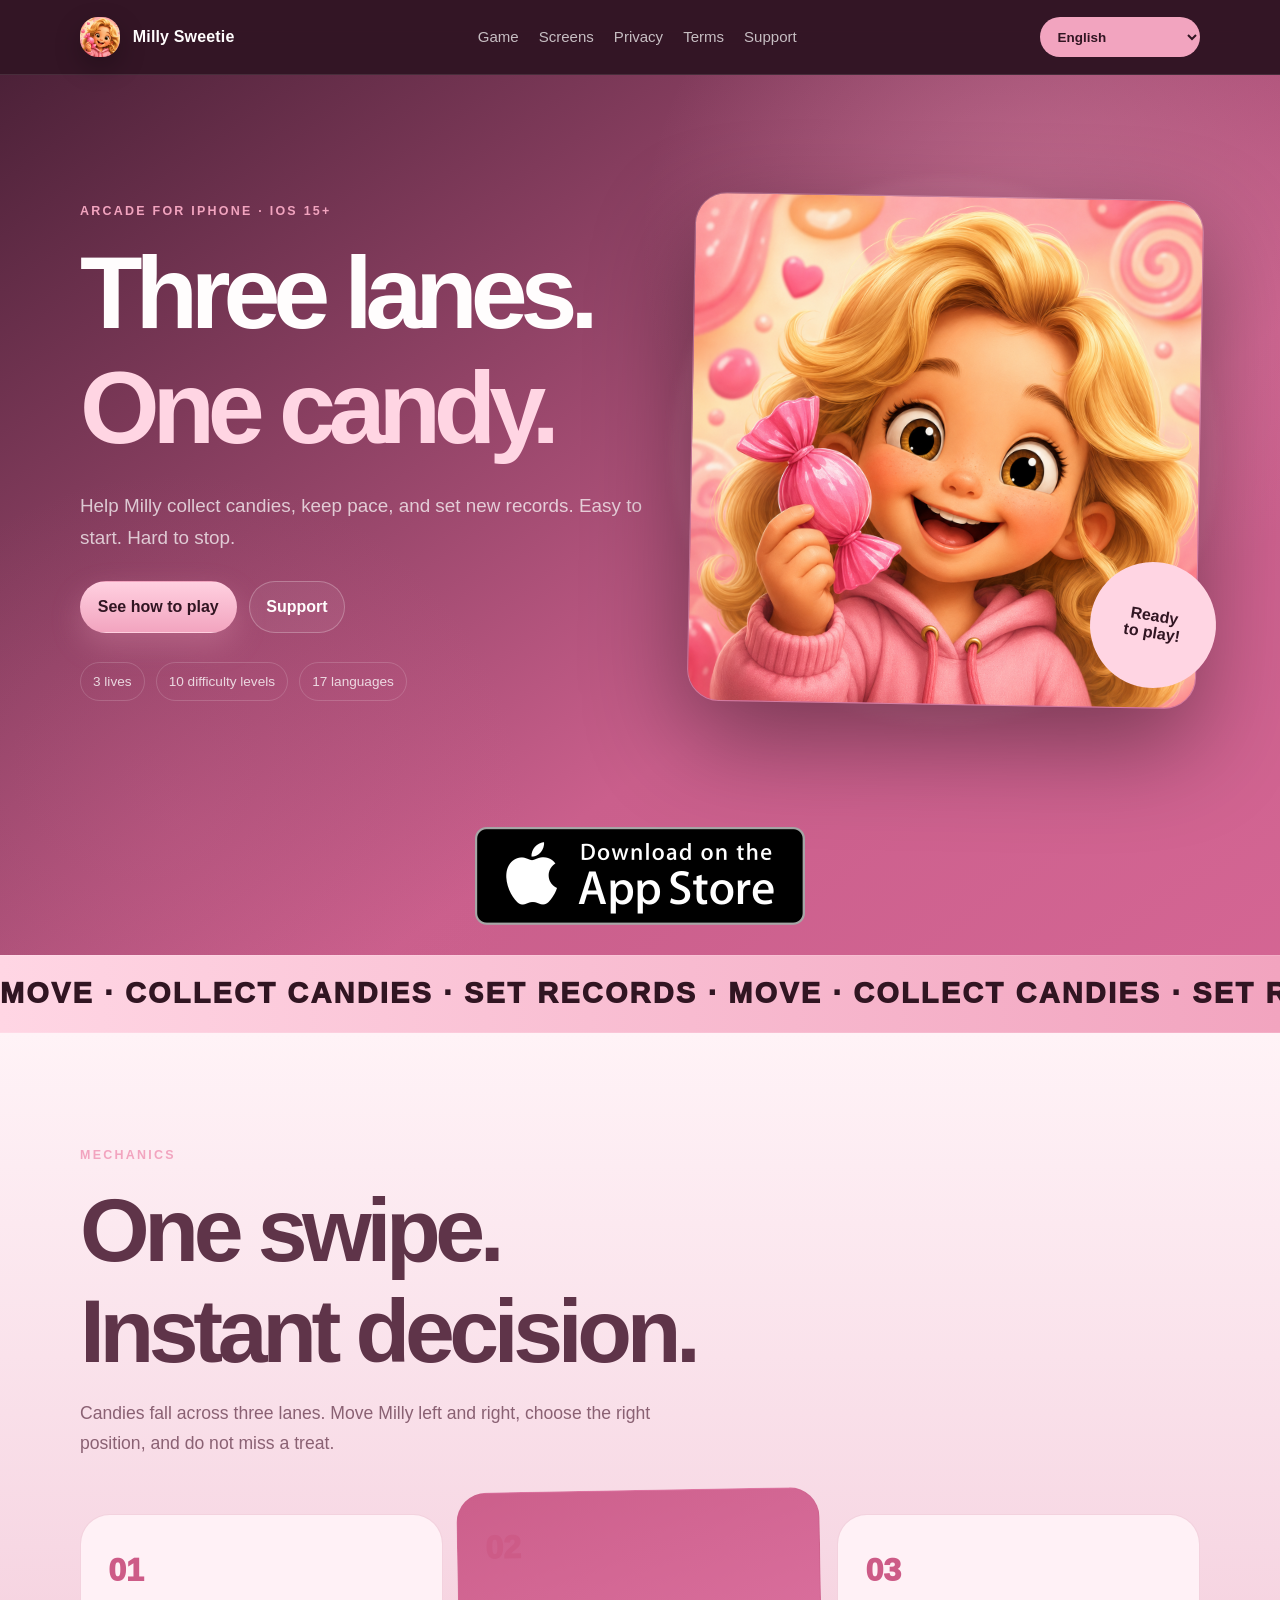
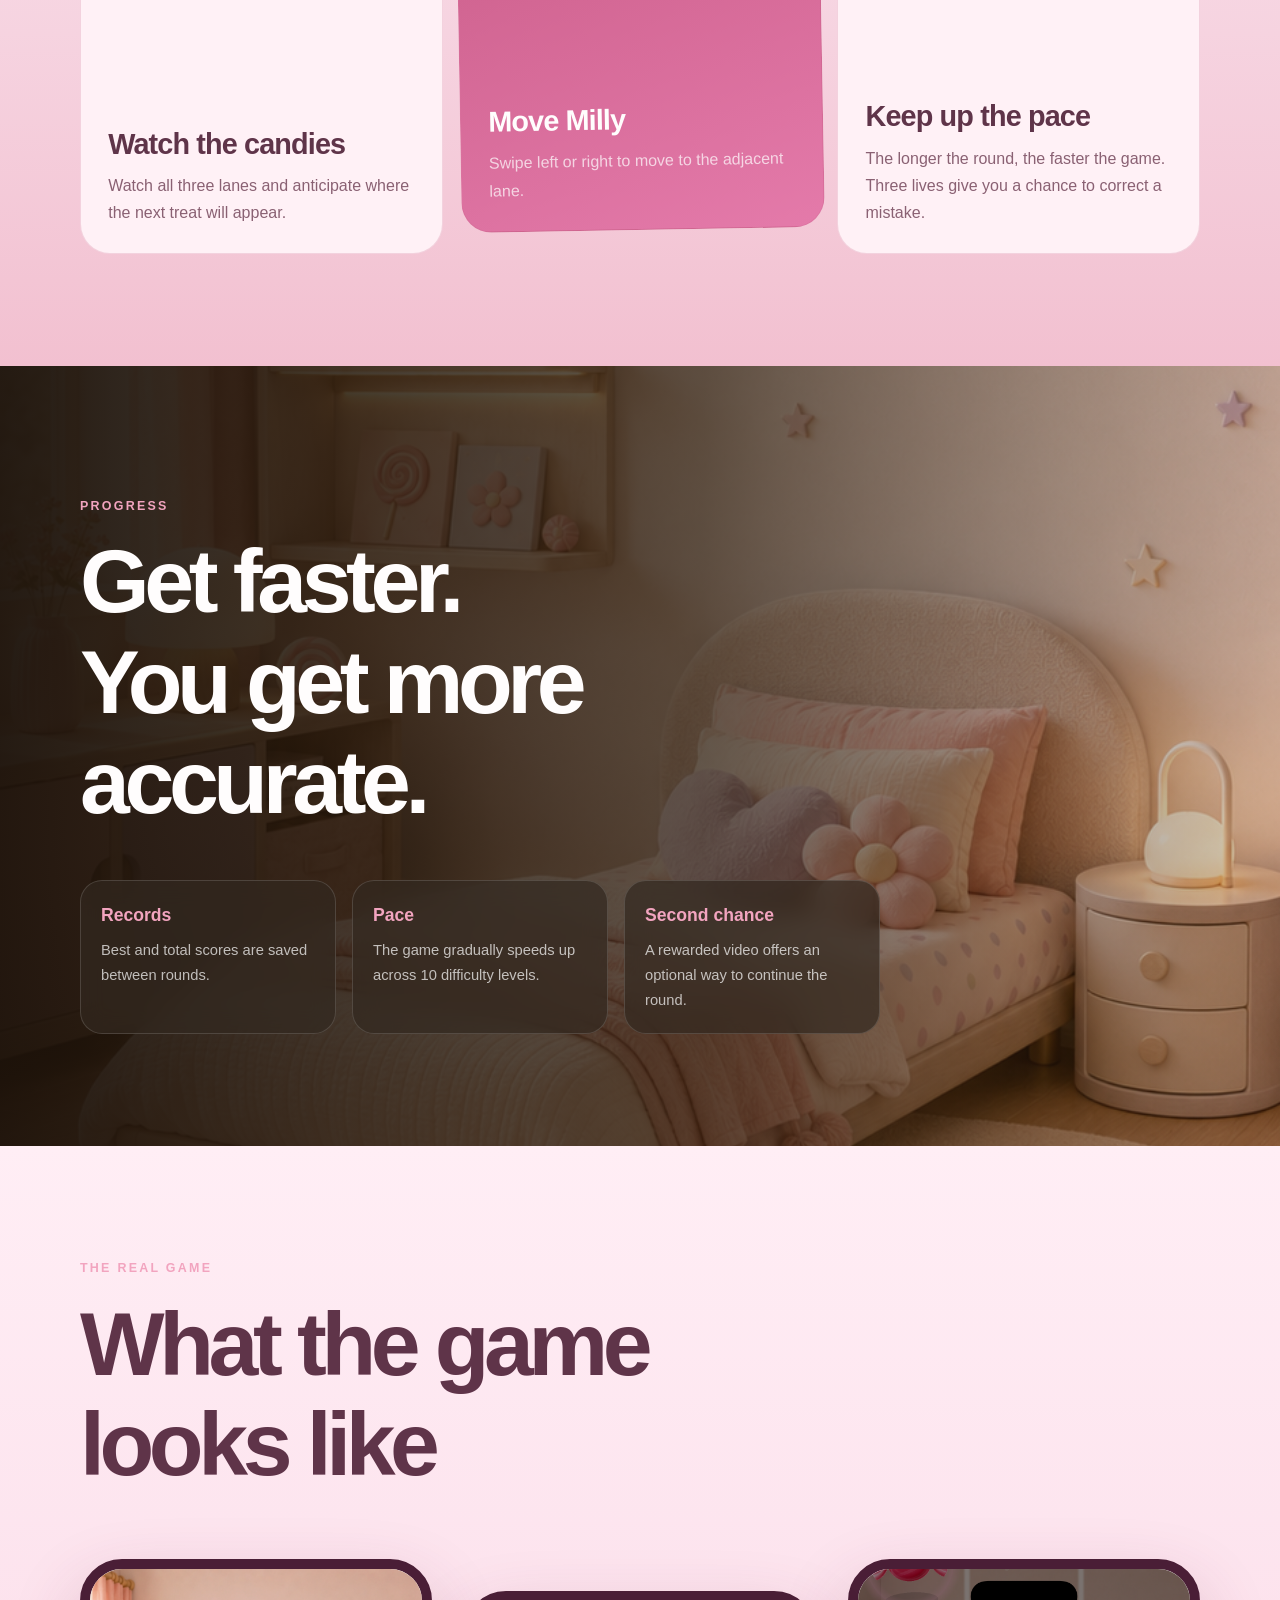
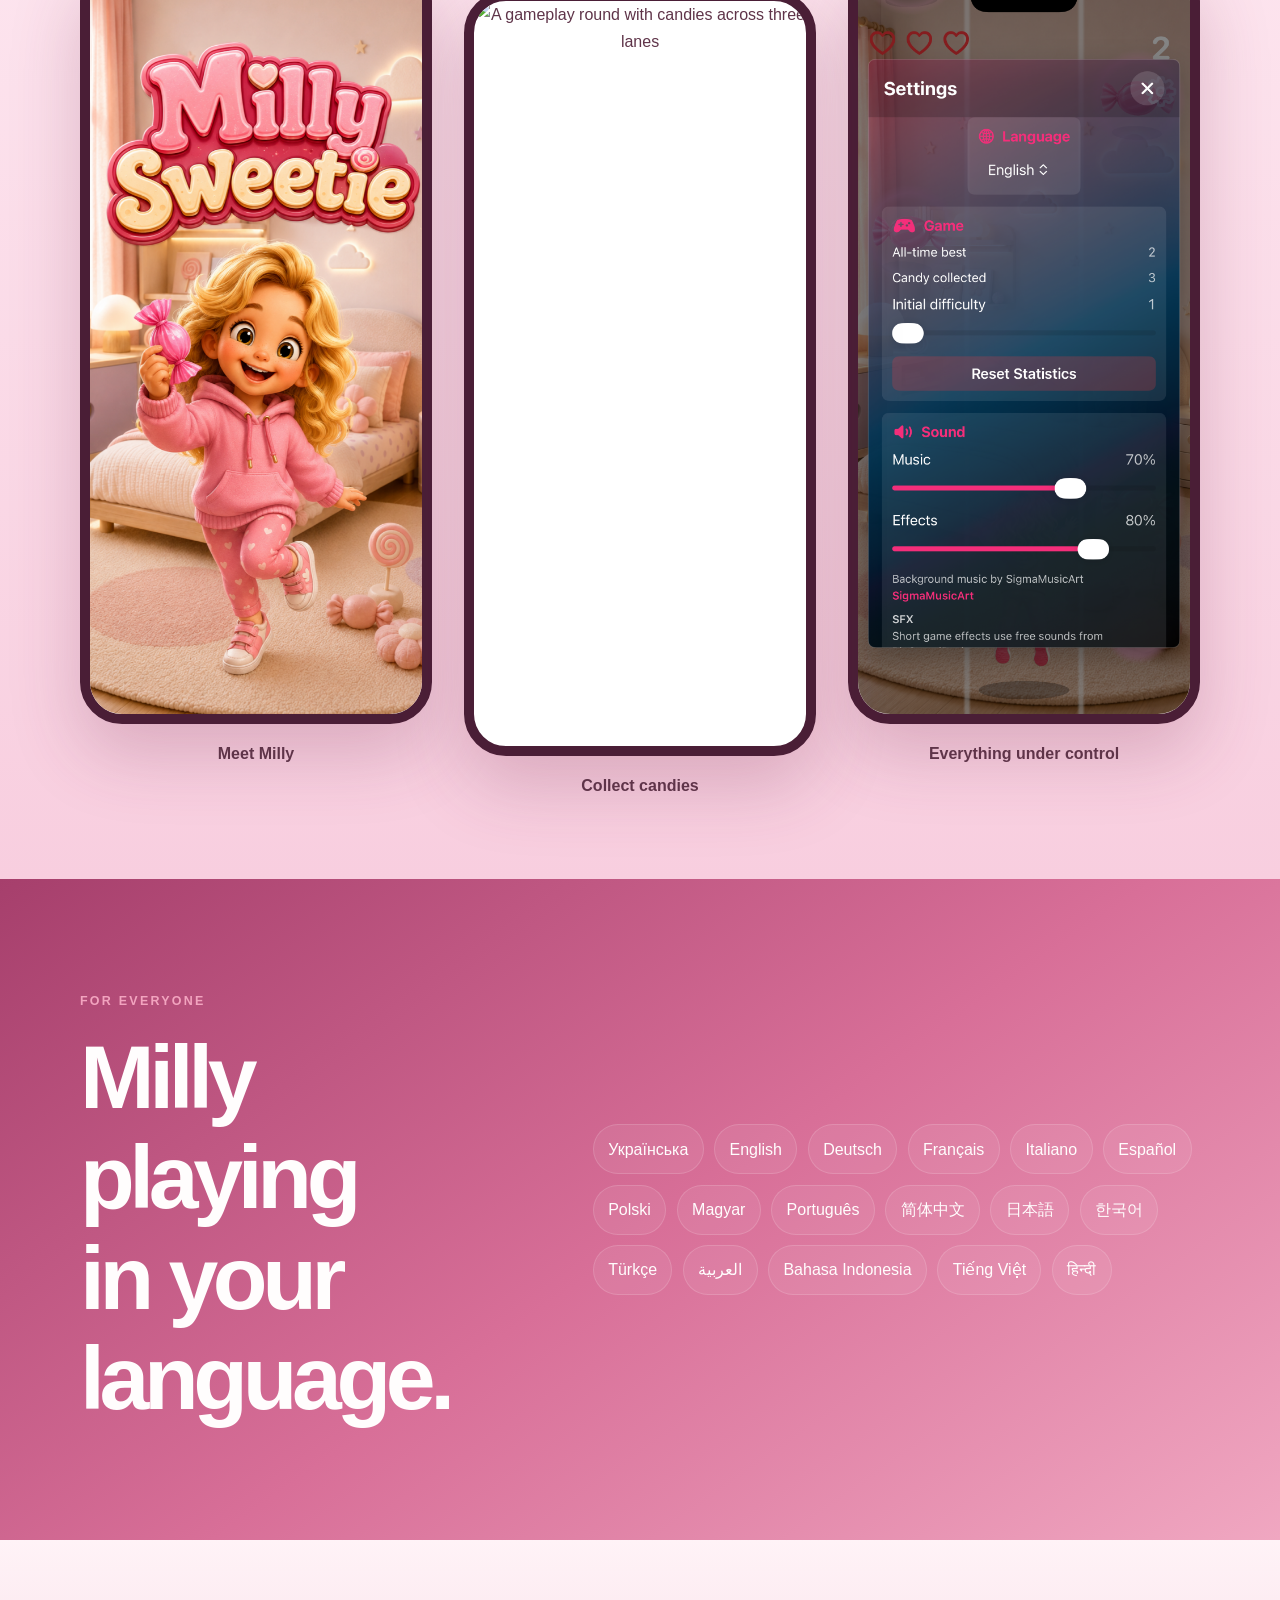
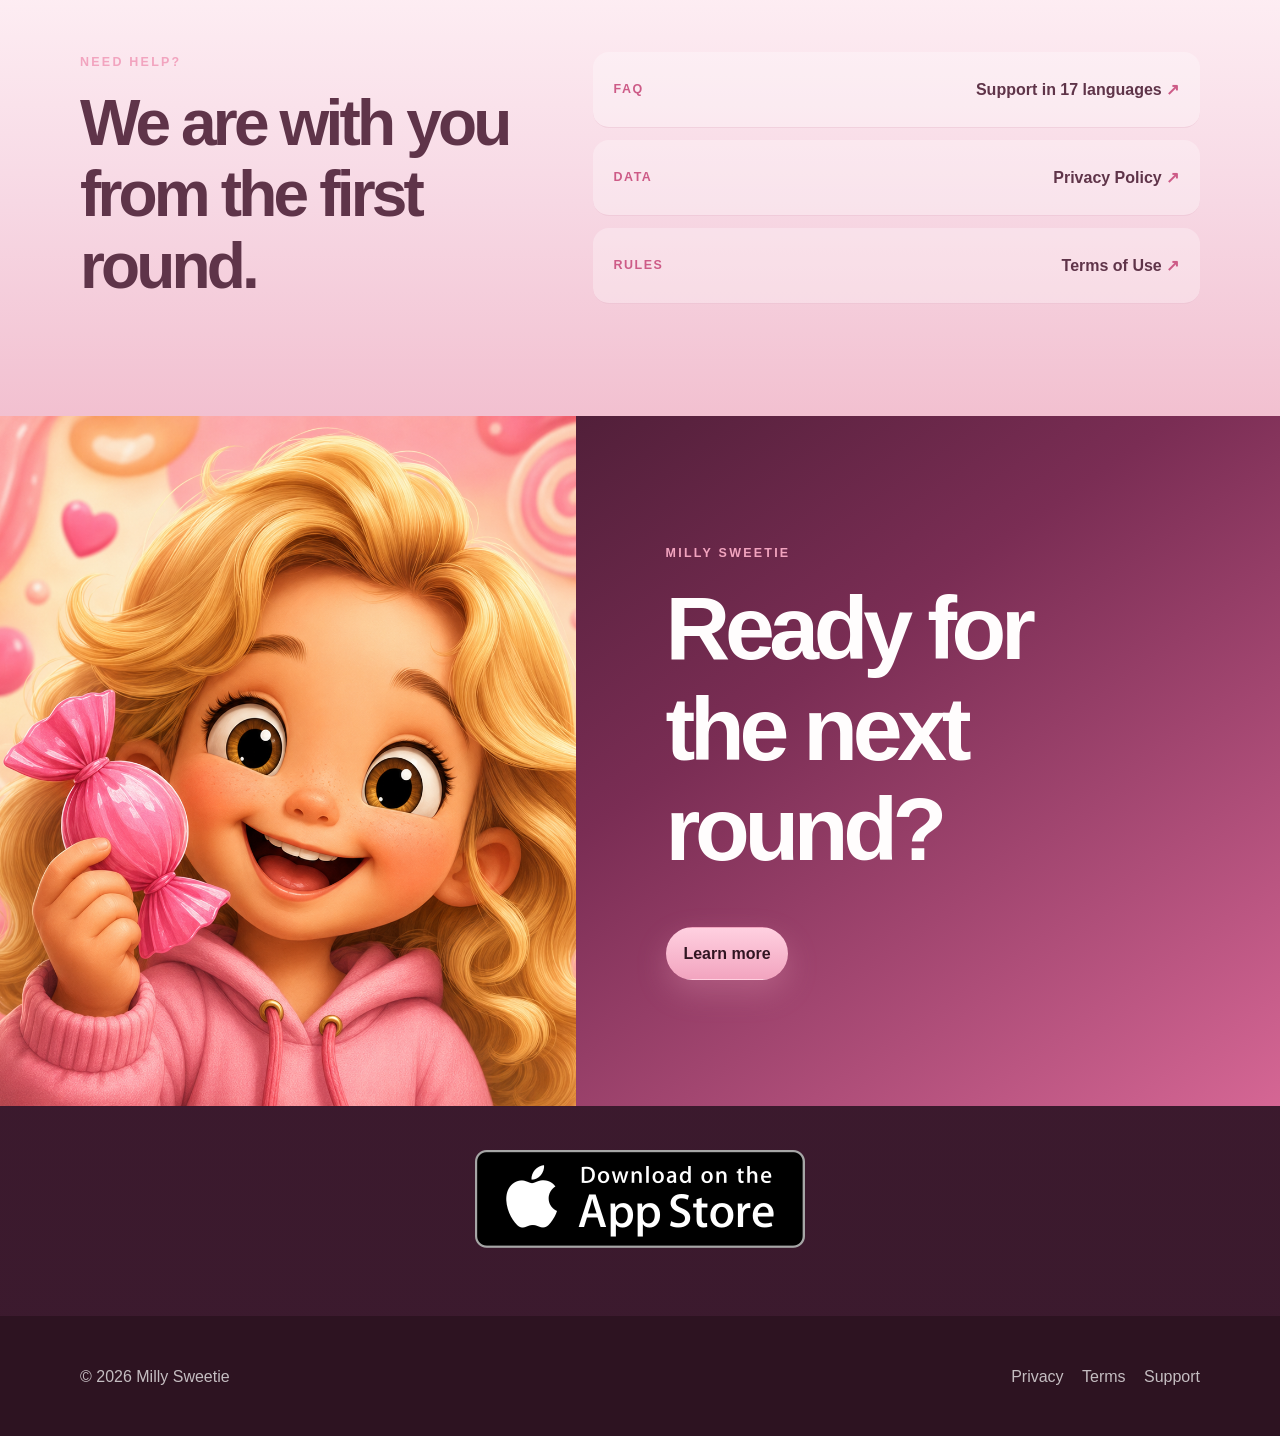
==== index.html @ e96ba925 "Current public site" ====
<!doctype html>
<html lang="uk">
<head>
  <meta charset="utf-8">
  <meta name="viewport" content="width=device-width, initial-scale=1">
  <meta name="theme-color" content="#071621">
  <meta name="description" content="Міллі Світі — аркадна гра для iPhone, де Міллі збирає цукерки на трьох доріжках.">
  <meta property="og:title" content="Міллі Світі — мобільна аркада">
  <meta property="og:description" content="Три доріжки. Солодкі цукерки. Одна дуже спритна Міллі.">
  <meta property="og:image" content="images/millysweetie-logo.png">
  <title>Міллі Світі — мобільна аркада</title>
  <link rel="icon" type="image/png" href="images/millysweetie-icon.png">
  <link rel="apple-touch-icon" href="images/millysweetie-icon.png">
  <link rel="stylesheet" href="site.css?v=20260726-1">
  <script src="page-translations.js?v=20260727-4" defer></script>
  <script src="site-i18n.js?v=20260727-3" defer></script>
  <script src="arcade-compliance.js?v=20260727-4" defer></script>
</head>
<body class="home">
  <a class="skip-link" href="#main">Перейти до вмісту</a>
  <header class="topbar">
    <div class="shell topbar-inner">
      <a class="brand" href="index.html"><img class="brand-logo" src="images/millysweetie-icon.png" alt=""><span>Міллі Світі</span></a>
      <nav class="nav" aria-label="Навігація сайту">
        <a class="nav-link" href="#game">Гра</a>
        <a class="nav-link" href="#screens">Екрани</a>
        <a class="nav-link" href="privacy.html">Конфіденційність</a>
        <a class="nav-link" href="terms.html">Умови</a>
        <a class="nav-link" href="support.html">Підтримка</a>
      </nav>
      <div class="language-control site-language-control" data-language-control>
        <label for="language-select">Мова сайту</label>
        <select id="language-select" data-language-select aria-label="Мова сайту"></select>
      </div>
    </div>
  </header>

  <main id="main">
    <section class="game-hero">
      <div class="shell game-hero-grid">
        <div class="hero-copy">
          <p class="game-kicker">Аркада для iPhone · iOS 15+</p>
          <h1>Три доріжки.<br><em>Одна цукерка.</em></h1>
          <p class="hero-summary">Допоможіть Міллі збирати цукерки, тримати темп і ставити нові рекорди. Просто почати. Неможливо вчасно зупинитися.</p>
          <div class="hero-actions">
            <a class="button primary" href="#game">Дивитися, як грати</a>
            <a class="button ghost" href="support.html">Підтримка</a>
          </div>
          <div class="hero-facts"><span>3 життя</span><span>10 рівнів складності</span><span>17 мов</span></div>
        </div>
        <div class="hero-character">
          <div class="sun-disc"></div>
          <img src="images/millysweetie-logo.png" alt="Іконка Міллі із цукерками">
          <span class="hero-sticker">Готова<br>до гри!</span>
        </div>
      </div>
      <section class="app-store-band app-store-band-top" aria-label="App Store">
        <div class="shell app-store-band-inner">
          <a class="app-store-badge-link" href="https://apps.apple.com/" target="_blank" rel="noreferrer" aria-label="Download on the App Store">
            <img class="app-store-badge" src="images/app-store-badge.png" alt="Download on the App Store">
          </a>
        </div>
      </section>
      <div class="marquee" aria-hidden="true"><div>РУХАЙСЯ · ЗБИРАЙ ЦУКЕРКИ · СТАВ РЕКОРДИ · РУХАЙСЯ · ЗБИРАЙ ЦУКЕРКИ · СТАВ РЕКОРДИ ·</div></div>
    </section>

    <section class="game-section" id="game">
      <div class="shell">
        <div class="section-heading">
          <p class="game-kicker">Механіка</p>
          <h2>Один свайп.<br>Миттєве рішення.</h2>
          <p>Цукерки падають трьома доріжками. Переміщуйте Міллі ліворуч і праворуч, обирайте правильну позицію та не пропускайте смаколик.</p>
        </div>
        <div class="mechanic-grid">
          <article class="mechanic-card"><span>01</span><h3>Стежте за цукерками</h3><p>Тримайте в полі зору всі три доріжки й визначайте, де з’явиться наступний смаколик.</p></article>
          <article class="mechanic-card featured"><span>02</span><h3>Рухайте Міллі</h3><p>Проведіть пальцем ліворуч або праворуч, щоб перейти на сусідню доріжку.</p></article>
          <article class="mechanic-card"><span>03</span><h3>Тримайте темп</h3><p>Що довше триває раунд, то швидша гра. Три життя дають шанс виправити помилку.</p></article>
        </div>
      </div>
    </section>

    <section class="battle-section">
      <div class="battle-backdrop" role="img" aria-label="Затишна ігрова кімната з ліжком і розкиданими іграшками"></div>
      <div class="shell battle-copy">
        <p class="game-kicker">Прогрес</p>
        <h2>Стає швидше.<br>Ви стаєте точнішими.</h2>
        <div class="battle-points">
          <div><strong>Рекорди</strong><span>Найкращий і загальний рахунок зберігаються між раундами.</span></div>
          <div><strong>Темп</strong><span>Гра поступово прискорюється протягом 10 рівнів складності.</span></div>
          <div><strong>Другий шанс</strong><span>Винагороджуване відео дозволяє добровільно продовжити раунд.</span></div>
        </div>
      </div>
    </section>

    <section class="game-section screens-section" id="screens">
      <div class="shell">
        <div class="section-heading wide">
          <div><p class="game-kicker">Справжня гра</p><h2>Як виглядає гра</h2></div>
          <p>Міллі, смачні цукерки, три доріжки та зручні налаштування — саме так Міллі Світі виглядає на iPhone.</p>
        </div>
        <div class="phone-gallery" aria-label="Скриншоти Міллі Світі">
          <figure class="phone phone-tall"><div class="phone-screen"><img src="images/screenshot-splash.png" alt="Сплеш-екран Міллі Світі" loading="lazy"></div><figcaption>Знайомство з Міллі</figcaption></figure>
          <figure class="phone phone-center"><div class="phone-screen"><img src="images/screenshot-gameplay.png?v=20260727-3" alt="Ігровий раунд із цукерками на трьох доріжках" loading="lazy"></div><figcaption>Збирайте цукерки</figcaption></figure>
          <figure class="phone phone-tall"><div class="phone-screen"><img src="images/screenshot-settings.png?v=20260727-3" alt="" loading="lazy"></div><figcaption>Усе під контролем</figcaption></figure>
        </div>
      </div>
    </section>

    <section class="languages-band">
      <div class="shell languages-grid">
        <div><p class="game-kicker">Для всіх</p><h2>Міллі грає<br>вашою мовою.</h2></div>
        <div class="language-cloud" aria-label="Підтримувані мови">
          <span>Українська</span><span>English</span><span>Deutsch</span><span>Français</span><span>Italiano</span><span>Español</span><span>Polski</span><span>Magyar</span><span>Português</span><span>简体中文</span><span>日本語</span><span>한국어</span><span>Türkçe</span><span>العربية</span><span>Bahasa Indonesia</span><span>Tiếng Việt</span><span>हिन्दी</span>
        </div>
      </div>
    </section>

    <section class="game-section support-strip">
      <div class="shell support-strip-grid">
        <div><p class="game-kicker">Потрібна допомога?</p><h2>Ми поруч із першого раунду.</h2></div>
        <div class="support-links">
          <a href="support.html"><span>FAQ</span><strong>Підтримка 17 мовами</strong></a>
          <a href="privacy.html"><span>Дані</span><strong>Політика конфіденційності</strong></a>
          <a href="terms.html"><span>Правила</span><strong>Умови використання</strong></a>
        </div>
      </div>
    </section>

    <section class="final-game-cta">
      <img src="images/millysweetie-logo.png" alt="" aria-hidden="true">
      <div><p class="game-kicker">Міллі Світі</p><h2>Готові до<br>наступного раунду?</h2><a class="button primary" href="support.html">Дізнатися більше</a></div>
    </section>

    <section class="app-store-band app-store-band-bottom" aria-label="App Store">
      <div class="shell app-store-band-inner">
        <a class="app-store-badge-link" href="https://apps.apple.com/" target="_blank" rel="noreferrer" aria-label="Download on the App Store">
          <img class="app-store-badge" src="images/app-store-badge.png" alt="Download on the App Store">
        </a>
      </div>
    </section>
  </main>

  <footer class="footer"><div class="shell footer-inner"><span>© 2026 Міллі Світі</span><div class="footer-links"><a href="privacy.html">Конфіденційність</a><a href="terms.html">Умови</a><a href="support.html">Підтримка</a></div></div></footer>
</body>
</html>
---- site.css ----
:root {
  --ink: #311522;
  --navy: #6d294a;
  --blue: #d56694;
  --blue-light: #f6bfd2;
  --paper: #f7d8e4;
  --paper-2: #fff1f6;
  --text: #5f3449;
  --muted: #8a6173;
  --line: rgba(201, 99, 139, 0.22);
  --yellow: #f2a4bf;
  --orange: #cd5b87;
  --teal: #ea7faa;
  --sand: #d47a9f;
  --white: #fffdfd;
  --max: 1120px;
  --reading: 790px;
  --shadow: 0 24px 70px rgba(122, 45, 79, 0.18);
}

* {
  box-sizing: border-box;
}

html {
  scroll-behavior: smooth;
}

body {
  margin: 0;
  color: var(--text);
  background:
    radial-gradient(circle at 14% 14%, rgba(242, 164, 191, 0.24), transparent 20rem),
    radial-gradient(circle at 86% 20%, rgba(214, 102, 148, 0.16), transparent 26rem),
    radial-gradient(circle at 50% 92%, rgba(205, 91, 135, 0.12), transparent 30rem),
    linear-gradient(180deg, #fff7fa 0%, var(--paper) 54%, #f0bfd0 100%);
  font-family: "Avenir Next", "Trebuchet MS", "Segoe UI", sans-serif;
  line-height: 1.7;
  text-rendering: optimizeLegibility;
  -webkit-font-smoothing: antialiased;
}

a {
  color: inherit;
  text-decoration: none;
}

a:not(.brand):not(.nav-link):not(.button):not(.page-card) {
  text-decoration-color: rgba(201, 99, 139, 0.42);
  text-underline-offset: 0.18em;
}

.shell {
  width: min(var(--max), calc(100% - 32px));
  margin-inline: auto;
}

.skip-link {
  position: fixed;
  top: 12px;
  left: 12px;
  z-index: 100;
  padding: 0.65rem 0.9rem;
  border-radius: 999px;
  color: var(--white);
  background: var(--ink);
  transform: translateY(-180%);
}

.skip-link:focus {
  transform: none;
}

.topbar {
  position: sticky;
  top: 0;
  z-index: 50;
  border-bottom: 1px solid rgba(255, 255, 255, 0.1);
  color: var(--white);
  background: rgba(49, 21, 34, 0.92);
  backdrop-filter: blur(22px) saturate(140%);
}

.topbar-inner {
  min-height: 74px;
  display: flex;
  align-items: center;
  justify-content: space-between;
  gap: 1.5rem;
}

.brand {
  display: inline-flex;
  align-items: center;
  gap: 0.8rem;
  font-weight: 800;
  letter-spacing: 0.01em;
}

.brand-logo {
  width: 2.5rem;
  height: 2.5rem;
  display: block;
  object-fit: cover;
  border-radius: 18px;
  box-shadow: 0 10px 26px rgba(0, 0, 0, 0.28);
}

.nav {
  display: flex;
  align-items: center;
  gap: 1.25rem;
}

.nav-link {
  color: rgba(255, 255, 255, 0.72);
  font-size: 0.94rem;
  transition: color 160ms ease;
}

.nav-link:hover,
.nav-link[aria-current="page"] {
  color: var(--yellow);
}

.nav-link.button {
  padding: 0.62rem 0.92rem;
  color: var(--ink);
  background: var(--yellow);
  border-radius: 999px;
  font-weight: 800;
}

.legal-hero {
  position: relative;
  overflow: hidden;
  color: var(--white);
  background:
    radial-gradient(circle at 82% 15%, rgba(242, 164, 191, 0.34), transparent 20rem),
    radial-gradient(circle at 12% 88%, rgba(214, 102, 148, 0.24), transparent 24rem),
    linear-gradient(145deg, #6b2a49, #a84d75 58%, var(--blue));
}

.legal-hero::after {
  content: "";
  position: absolute;
  right: 7%;
  bottom: -5.5rem;
  width: 17rem;
  height: 17rem;
  border: 2.8rem dotted rgba(255, 255, 255, 0.08);
  border-radius: 50%;
  transform: rotate(17deg);
}

.legal-hero-inner {
  position: relative;
  z-index: 1;
  min-height: 400px;
  display: grid;
  align-content: center;
  padding-block: 5.5rem;
}

.legal-hero-inner > * {
  min-width: 0;
}

.legal-hero h1 {
  overflow-wrap: normal;
  word-break: normal;
  hyphens: none;
}

.language-control {
  width: 364px;
  max-width: 100%;
  display: grid;
  grid-template-columns: auto minmax(180px, 1fr);
  align-items: center;
  gap: 0.75rem;
  margin-bottom: 1.5rem;
  padding: 0.45rem 0.5rem 0.45rem 0.85rem;
  border: 1px solid rgba(255, 255, 255, 0.18);
  border-radius: 999px;
  color: rgba(255, 255, 255, 0.75);
  background: rgba(255, 255, 255, 0.07);
  font-size: 0.84rem;
  font-weight: 700;
}

.language-control select {
  width: 100%;
  min-width: 0;
  min-height: 38px;
  padding: 0 2.2rem 0 0.85rem;
  border: 0;
  border-radius: 999px;
  color: var(--ink);
  background: var(--yellow);
  font: inherit;
  font-weight: 800;
  cursor: pointer;
}

[dir="rtl"] .language-control select {
  padding: 0 0.85rem 0 2.2rem;
}

.topbar .language-control {
  flex: 0 0 auto;
  width: auto;
  max-width: none;
  grid-template-columns: 1fr;
  gap: 0;
  margin: 0;
  padding: 0;
  border: 0;
  background: transparent;
}

.topbar .language-control label {
  position: absolute;
  width: 1px;
  height: 1px;
  overflow: hidden;
  clip: rect(0 0 0 0);
  white-space: nowrap;
}

.topbar .language-control select {
  width: 160px;
  min-height: 40px;
  max-width: 180px;
}

.kicker {
  margin: 0 0 0.8rem;
  color: var(--yellow);
  font-size: 0.78rem;
  font-weight: 800;
  letter-spacing: 0.16em;
  text-transform: uppercase;
}

h1,
h2,
h3 {
  line-height: 1.12;
  letter-spacing: -0.03em;
}

h1 {
  max-width: 820px;
  margin: 0;
  font-size: clamp(2.9rem, 7vw, 6.4rem);
}

.legal-hero .lead {
  max-width: 700px;
  margin: 1.25rem 0 0;
  color: rgba(255, 255, 255, 0.74);
  font-size: clamp(1.05rem, 2vw, 1.3rem);
}

.hero-actions {
  display: flex;
  flex-wrap: wrap;
  gap: 0.75rem;
  margin-top: 1.7rem;
}

.button {
  display: inline-flex;
  align-items: center;
  justify-content: center;
  min-height: 48px;
  padding: 0.72rem 1.05rem;
  border: 1px solid transparent;
  border-radius: 999px;
  font-weight: 800;
}

.button.primary {
  color: var(--ink);
  background: linear-gradient(180deg, #ffd0e0, #f2a4bf);
  box-shadow: 0 12px 30px rgba(242, 164, 191, 0.28);
}

.button.ghost {
  color: var(--white);
  border-color: rgba(255, 255, 255, 0.25);
  background: rgba(255, 255, 255, 0.06);
}

.app-store-band {
  width: 100%;
}

.app-store-band-top {
  padding: 2rem 0 1.85rem;
}

.app-store-band-bottom {
  padding: 2.75rem 0 4.25rem;
}

.app-store-band-inner {
  display: flex;
  justify-content: center;
}

.app-store-badge-link {
  display: inline-block;
}

.app-store-badge {
  display: block;
  width: min(330px, 82vw);
  height: auto;
}

.content-wrap {
  display: grid;
  grid-template-columns: minmax(0, var(--reading)) 220px;
  gap: 4rem;
  align-items: start;
  padding-block: 5rem;
}

.document h2,
.support-section h2 {
  margin: 3.4rem 0 1rem;
  font-size: clamp(1.75rem, 4vw, 2.55rem);
}

.document h2:first-child {
  margin-top: 0;
}

.document h3 {
  margin: 2.2rem 0 0.7rem;
  font-size: 1.2rem;
}

.document p,
.document li {
  color: #6a4058;
}

.document a,
.faq a {
  text-decoration: underline;
  text-decoration-thickness: 1px;
}

.document ul {
  padding-left: 1.25rem;
}

.document li + li {
  margin-top: 0.5rem;
}

.summary {
  padding: 1.4rem;
  border: 1px solid rgba(201, 99, 139, 0.26);
  border-radius: 22px;
  background: rgba(242, 164, 191, 0.18);
}

.summary strong {
  display: block;
  margin-bottom: 0.35rem;
  color: var(--text);
}

.toc {
  position: sticky;
  top: 104px;
  padding: 1.25rem;
  border: 1px solid var(--line);
  border-radius: 20px;
  background: rgba(255, 241, 246, 0.92);
}

.toc strong {
  display: block;
  margin-bottom: 0.65rem;
}

.toc a {
  display: block;
  padding: 0.32rem 0;
  color: var(--muted);
  font-size: 0.9rem;
}

.toc a:hover {
  color: var(--text);
}

.support-main {
  padding-block: 5rem;
}

.support-intro {
  display: grid;
  grid-template-columns: repeat(3, 1fr);
  gap: 1rem;
}

.stat-card {
  min-height: 232px;
  padding: 1.4rem;
  border: 1px solid var(--line);
  border-radius: 24px;
  background: rgba(255, 255, 255, 0.58);
}

.stat-card span {
  display: block;
  margin-bottom: 1rem;
  color: var(--orange);
  font-size: 1.75rem;
  font-weight: 900;
}

.stat-card strong {
  display: block;
  font-size: 1.1rem;
}

.stat-card p {
  margin: 0.35rem 0 0;
  color: var(--muted);
}

.support-section {
  max-width: 900px;
  margin-inline: auto;
}

.faq {
  display: grid;
  gap: 0.7rem;
}

.faq details {
  border: 1px solid var(--line);
  border-radius: 18px;
  background: rgba(255, 255, 255, 0.56);
  overflow: hidden;
}

.faq details[open] {
  background: var(--white);
  box-shadow: 0 14px 36px rgba(122, 45, 79, 0.1);
}

.faq summary {
  position: relative;
  padding: 1.05rem 3.2rem 1.05rem 1.15rem;
  cursor: pointer;
  list-style: none;
  font-weight: 800;
}

.faq summary::-webkit-details-marker {
  display: none;
}

.faq summary::after {
  content: "+";
  position: absolute;
  top: 50%;
  right: 1.15rem;
  width: 1.65rem;
  height: 1.65rem;
  display: grid;
  place-items: center;
  border-radius: 50%;
  color: var(--ink);
  background: var(--yellow);
  transform: translateY(-50%);
}

.faq details[open] summary::after {
  content: "−";
}

.faq-answer {
  padding: 0 1.15rem 1.15rem;
  color: #6a4058;
}

.faq-answer p {
  margin: 0;
}

.link-grid {
  display: grid;
  grid-template-columns: repeat(2, 1fr);
  gap: 1rem;
  margin-top: 4rem;
}

.page-card {
  position: relative;
  min-height: 170px;
  padding: 1.35rem;
  border-radius: 24px;
  color: var(--white);
  background: linear-gradient(145deg, #6e274a, #cc5f8b);
  box-shadow: var(--shadow);
}

.page-card span {
  color: var(--yellow);
  font-size: 0.78rem;
  font-weight: 800;
  letter-spacing: 0.12em;
  text-transform: uppercase;
}

.page-card strong {
  display: block;
  margin-top: 1.7rem;
  font-size: 1.35rem;
}

.page-card::after {
  content: "↗";
  position: absolute;
  right: 1.25rem;
  bottom: 1.15rem;
  color: var(--teal);
  font-size: 1.5rem;
}

.updated {
  margin-top: 3rem;
  color: var(--muted);
  font-size: 0.9rem;
}

.footer {
  color: rgba(255, 255, 255, 0.72);
  background: #2d1321;
}

.footer-inner {
  min-height: 120px;
  display: flex;
  align-items: center;
  justify-content: space-between;
  gap: 1.5rem;
}

.footer-links {
  display: flex;
  flex-wrap: wrap;
  justify-content: flex-end;
  gap: 1.15rem;
}

.footer a:hover {
  color: var(--yellow);
}

@media (max-width: 920px) {
  .topbar-inner {
    position: relative;
    min-height: 0;
    display: grid;
    grid-template-columns: minmax(0, 1fr) auto;
    align-items: center;
    gap: 0.65rem 0.85rem;
    padding-block: 0.75rem 0.6rem;
  }

  .topbar .language-control {
    grid-column: 2;
    grid-row: 1;
    width: auto;
  }

  .topbar .language-control select {
    width: 138px;
    max-width: 34vw;
  }

  .nav {
    grid-column: 1 / -1;
    grid-row: 2;
    width: 100%;
    gap: 0.85rem;
    overflow-x: auto;
    padding-bottom: 0.15rem;
  }

  .nav-link {
    white-space: nowrap;
  }

  .nav-link.button {
    display: none;
  }
}

@media (max-width: 820px) {
  .legal-hero-inner {
    min-height: 350px;
    padding-block: 4rem;
  }

  .content-wrap {
    grid-template-columns: 1fr;
    gap: 2rem;
  }

  .toc {
    position: static;
    grid-row: 1;
  }

  .support-intro {
    grid-template-columns: 1fr;
  }
}

@media (max-width: 600px) {
  h1 {
    font-size: 3rem;
  }

  .link-grid {
    grid-template-columns: 1fr;
  }

  .footer-inner {
    align-items: flex-start;
    flex-direction: column;
    padding-block: 2rem;
  }

  .footer-links {
    justify-content: flex-start;
  }
}

@media (prefers-reduced-motion: reduce) {
  html {
    scroll-behavior: auto;
  }
}

/* Home page */
.home {
  color: var(--white);
  background:
    radial-gradient(circle at 16% 10%, rgba(242, 164, 191, 0.2), transparent 18rem),
    linear-gradient(180deg, #2a1320 0%, #3c1a2e 100%);
}

.home .topbar {
  background: rgba(53, 22, 38, 0.92);
}

.game-hero {
  overflow: hidden;
  background:
    radial-gradient(circle at 80% 18%, rgba(242, 164, 191, 0.34), transparent 24rem),
    radial-gradient(circle at 14% 78%, rgba(214, 102, 148, 0.2), transparent 22rem),
    linear-gradient(145deg, #4c2138, #ca5f8c 62%, var(--blue));
}

.game-hero-grid {
  min-height: 720px;
  display: grid;
  grid-template-columns: 1.05fr 0.95fr;
  align-items: center;
  gap: 3rem;
  padding-block: 5rem 3rem;
}

.game-kicker {
  margin: 0 0 0.9rem;
  color: var(--yellow);
  font-size: 0.78rem;
  font-weight: 900;
  letter-spacing: 0.18em;
  text-transform: uppercase;
}

.hero-copy h1 {
  margin: 0;
  font-size: clamp(4rem, 8vw, 7.5rem);
  letter-spacing: -0.07em;
}

.hero-copy h1 em {
  color: #ffd5e3;
  font-style: normal;
}

.hero-summary {
  max-width: 650px;
  margin: 1.5rem 0 0;
  color: rgba(255, 255, 255, 0.72);
  font-size: 1.18rem;
}

.hero-facts {
  display: flex;
  flex-wrap: wrap;
  gap: 0.7rem;
  margin-top: 1.8rem;
}

.hero-facts span {
  padding: 0.45rem 0.75rem;
  border: 1px solid rgba(255, 255, 255, 0.16);
  border-radius: 999px;
  color: rgba(255, 255, 255, 0.78);
  font-size: 0.85rem;
}

.hero-character {
  position: relative;
  min-height: 570px;
  display: grid;
  place-items: center;
}

.hero-character img {
  position: relative;
  z-index: 2;
  width: min(100%, 560px);
  border-radius: 32px;
  border: 1px solid rgba(255, 255, 255, 0.18);
  box-shadow: 0 36px 100px rgba(0, 0, 0, 0.42);
  transform: rotate(1deg);
}

.sun-disc {
  position: absolute;
  width: 480px;
  height: 480px;
  border-radius: 50%;
  background: radial-gradient(circle, rgba(255, 229, 238, 0.98) 0%, rgba(242, 164, 191, 0.92) 44%, rgba(242, 164, 191, 0.16) 72%, transparent 74%);
  filter: blur(4px);
  box-shadow: 0 0 0 34px rgba(242, 164, 191, 0.1);
}

.hero-sticker {
  position: absolute;
  z-index: 3;
  right: -1rem;
  bottom: 3rem;
  width: 126px;
  height: 126px;
  display: grid;
  place-items: center;
  border-radius: 50%;
  color: var(--ink);
  background: #ffd5e3;
  font-weight: 900;
  line-height: 1.05;
  text-align: center;
  transform: rotate(9deg);
}

.marquee {
  overflow: hidden;
  border-block: 1px solid rgba(255, 255, 255, 0.12);
  color: var(--ink);
  background: linear-gradient(90deg, #ffd6e4, #f2a4bf);
  font-size: clamp(1rem, 2.5vw, 1.8rem);
  font-weight: 950;
  letter-spacing: 0.08em;
  white-space: nowrap;
}

.marquee div {
  width: max-content;
  padding-block: 0.85rem;
  animation: ticker 22s linear infinite;
}

@keyframes ticker {
  to { transform: translateX(-50%); }
}

.game-section {
  padding-block: 7rem;
  color: var(--text);
  background: linear-gradient(180deg, #fff3f7, var(--paper) 55%, #f2c0d0);
}

.section-heading {
  max-width: 760px;
}

.section-heading h2,
.battle-copy h2,
.languages-grid h2,
.support-strip h2,
.final-game-cta h2 {
  margin: 0;
  font-size: clamp(3rem, 7vw, 6.4rem);
  letter-spacing: -0.06em;
}

.section-heading > p:last-child {
  max-width: 620px;
  color: var(--muted);
  font-size: 1.1rem;
}

.section-heading.wide {
  max-width: none;
  display: grid;
  grid-template-columns: 1.25fr 0.75fr;
  align-items: end;
  gap: 3rem;
}

.mechanic-grid {
  display: grid;
  grid-template-columns: repeat(3, 1fr);
  gap: 1rem;
  margin-top: 3.5rem;
}

.mechanic-card {
  min-height: 340px;
  display: flex;
  flex-direction: column;
  padding: 1.7rem;
  border: 1px solid var(--line);
  border-radius: 30px;
  background: var(--paper-2);
}

.mechanic-card.featured {
  color: var(--white);
  background: linear-gradient(160deg, #cc5f8b, #e47aaa);
  transform: translateY(-1.5rem) rotate(-1deg);
}

.mechanic-card > span {
  color: var(--orange);
  font-size: 2rem;
  font-weight: 950;
}

.mechanic-card h3 {
  margin: auto 0 0.75rem;
  font-size: 1.8rem;
}

.mechanic-card p {
  margin: 0;
  color: var(--muted);
}

.mechanic-card.featured p {
  color: rgba(255, 255, 255, 0.7);
}

.battle-section {
  position: relative;
  min-height: 780px;
  display: grid;
  align-items: end;
  overflow: hidden;
  background: var(--ink);
}

.battle-backdrop {
  position: absolute;
  inset: 0;
  background:
    linear-gradient(90deg, rgba(28, 18, 10, 0.96), rgba(40, 28, 14, 0.72) 55%, rgba(40, 28, 14, 0.18)),
    url("images/background.png") center 56% / cover;
}

.battle-copy {
  position: relative;
  z-index: 2;
  padding-block: 7rem;
}

.battle-copy h2 {
  max-width: 850px;
}

.battle-points {
  max-width: 800px;
  display: grid;
  grid-template-columns: repeat(3, 1fr);
  gap: 1rem;
  margin-top: 3rem;
}

.battle-points div {
  padding: 1.25rem;
  border: 1px solid rgba(255, 255, 255, 0.14);
  border-radius: 22px;
  background: rgba(51, 41, 32, 0.7);
  backdrop-filter: blur(12px);
}

.battle-points strong,
.battle-points span {
  display: block;
}

.battle-points strong {
  color: var(--yellow);
  font-size: 1.1rem;
}

.battle-points span {
  margin-top: 0.45rem;
  color: rgba(255, 255, 255, 0.7);
  font-size: 0.92rem;
}

.screens-section {
  overflow: hidden;
  background: linear-gradient(180deg, #ffeef5 0%, #f8cedf 100%);
}

.phone-gallery {
  display: grid;
  grid-template-columns: repeat(3, 1fr);
  align-items: center;
  gap: 2rem;
  margin-top: 4rem;
}

.phone {
  margin: 0;
  text-align: center;
}

.phone-screen {
  aspect-ratio: 1206 / 2622;
  overflow: hidden;
  border: 10px solid #4a1e36;
  border-radius: 42px;
  background: #fff;
  box-shadow: 0 30px 70px rgba(122, 45, 79, 0.24);
}

.phone-screen img {
  width: 100%;
  height: 100%;
  object-fit: cover;
}

.phone-screen.crop-top img {
  height: 116%;
  object-position: center bottom;
}

.phone-center {
  transform: translateY(2rem);
}

.phone figcaption {
  margin-top: 1rem;
  font-weight: 900;
}

.languages-band {
  padding-block: 7rem;
  background: linear-gradient(145deg, #a63f6c, #d86f98 52%, #f0a7c1);
}

.languages-grid {
  display: grid;
  grid-template-columns: 0.85fr 1.15fr;
  gap: 4rem;
  align-items: center;
}

.language-cloud {
  display: flex;
  flex-wrap: wrap;
  gap: 0.65rem;
}

.language-cloud span {
  padding: 0.65rem 0.9rem;
  border: 1px solid rgba(255, 255, 255, 0.15);
  border-radius: 999px;
  background: rgba(255, 255, 255, 0.07);
}

.support-strip-grid {
  display: grid;
  grid-template-columns: 0.85fr 1.15fr;
  gap: 4rem;
}

.support-strip h2 {
  font-size: clamp(2.6rem, 5vw, 4.8rem);
}

.support-links {
  display: grid;
  gap: 0.75rem;
}

.support-links a {
  min-height: 76px;
  display: flex;
  align-items: center;
  justify-content: space-between;
  gap: 1rem;
  padding: 1.15rem 1.3rem;
  border-bottom: 1px solid rgba(201, 99, 139, 0.18);
  background: rgba(255, 255, 255, 0.3);
  border-radius: 16px;
}

.support-links span {
  color: var(--orange);
  font-size: 0.78rem;
  font-weight: 900;
  letter-spacing: 0.12em;
  text-transform: uppercase;
}

.support-links strong::after {
  content: " ↗";
  color: var(--orange);
}

.final-game-cta {
  min-height: 690px;
  display: grid;
  grid-template-columns: 0.9fr 1.1fr;
  align-items: center;
  overflow: hidden;
  color: var(--white);
  background: linear-gradient(145deg, #2b1220, #7a2d54 52%, #d56694);
}

.final-game-cta > img {
  width: 100%;
  height: 690px;
  object-fit: cover;
  object-position: center 30%;
}

.final-game-cta > div {
  padding: 4rem 7vw;
}

.final-game-cta .button {
  margin-top: 3rem;
}

@media (max-width: 900px) {
  .game-hero-grid,
  .section-heading.wide,
  .languages-grid,
  .support-strip-grid {
    grid-template-columns: 1fr;
  }

  .game-hero-grid {
    padding-top: 4rem;
  }

  .mechanic-grid,
  .battle-points {
    grid-template-columns: 1fr;
  }

  .mechanic-card.featured {
    transform: none;
  }

  .phone-gallery {
    display: flex;
    width: auto;
    margin-inline: calc(50% - 50vw);
    padding: 1rem 5vw 4rem;
    overflow-x: auto;
    scroll-padding-inline: 5vw;
    scroll-snap-type: x mandatory;
    scrollbar-width: thin;
  }

  .phone {
    min-width: 260px;
    scroll-snap-align: center;
  }

  .phone-center {
    transform: none;
  }

  .final-game-cta {
    grid-template-columns: 1fr;
  }

  .final-game-cta > img {
    height: 480px;
  }
}

@media (max-width: 600px) {
  .support-links a {
    min-height: 94px;
  }

  .game-hero-grid {
    min-height: 0;
  }

  .hero-character {
    min-height: 420px;
  }

  .sun-disc {
    width: 330px;
    height: 330px;
  }

  .hero-sticker {
    right: 0;
    width: 100px;
    height: 100px;
  }

  .game-section,
  .languages-band {
    padding-block: 5rem;
  }

  .phone-gallery {
    gap: 1rem;
  }

  .phone {
    min-width: min(78vw, 300px);
  }

  .phone-screen {
    border-width: 6px;
    border-radius: 28px;
  }
}

@media (max-width: 360px) {
  .brand > span:last-child {
    display: none;
  }

  .topbar .language-control select {
    width: 128px;
    max-width: 42vw;
  }
}
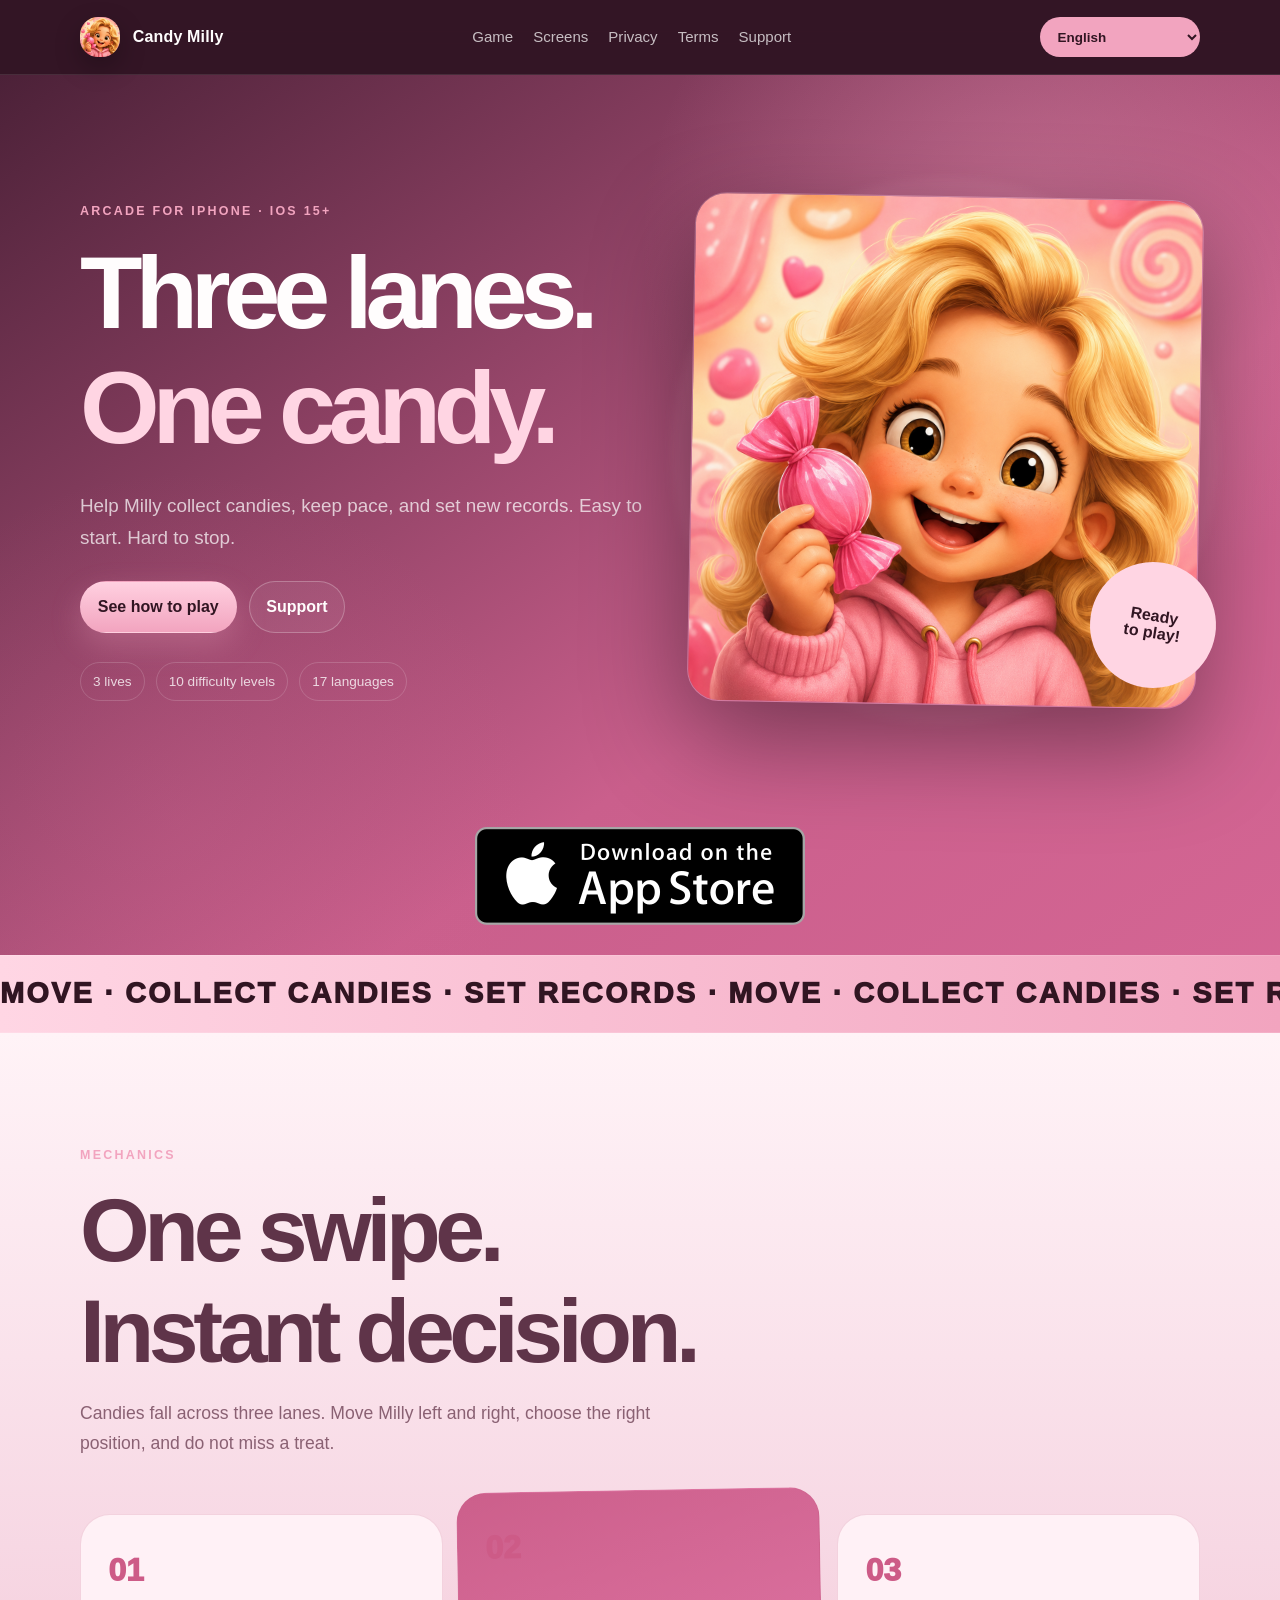
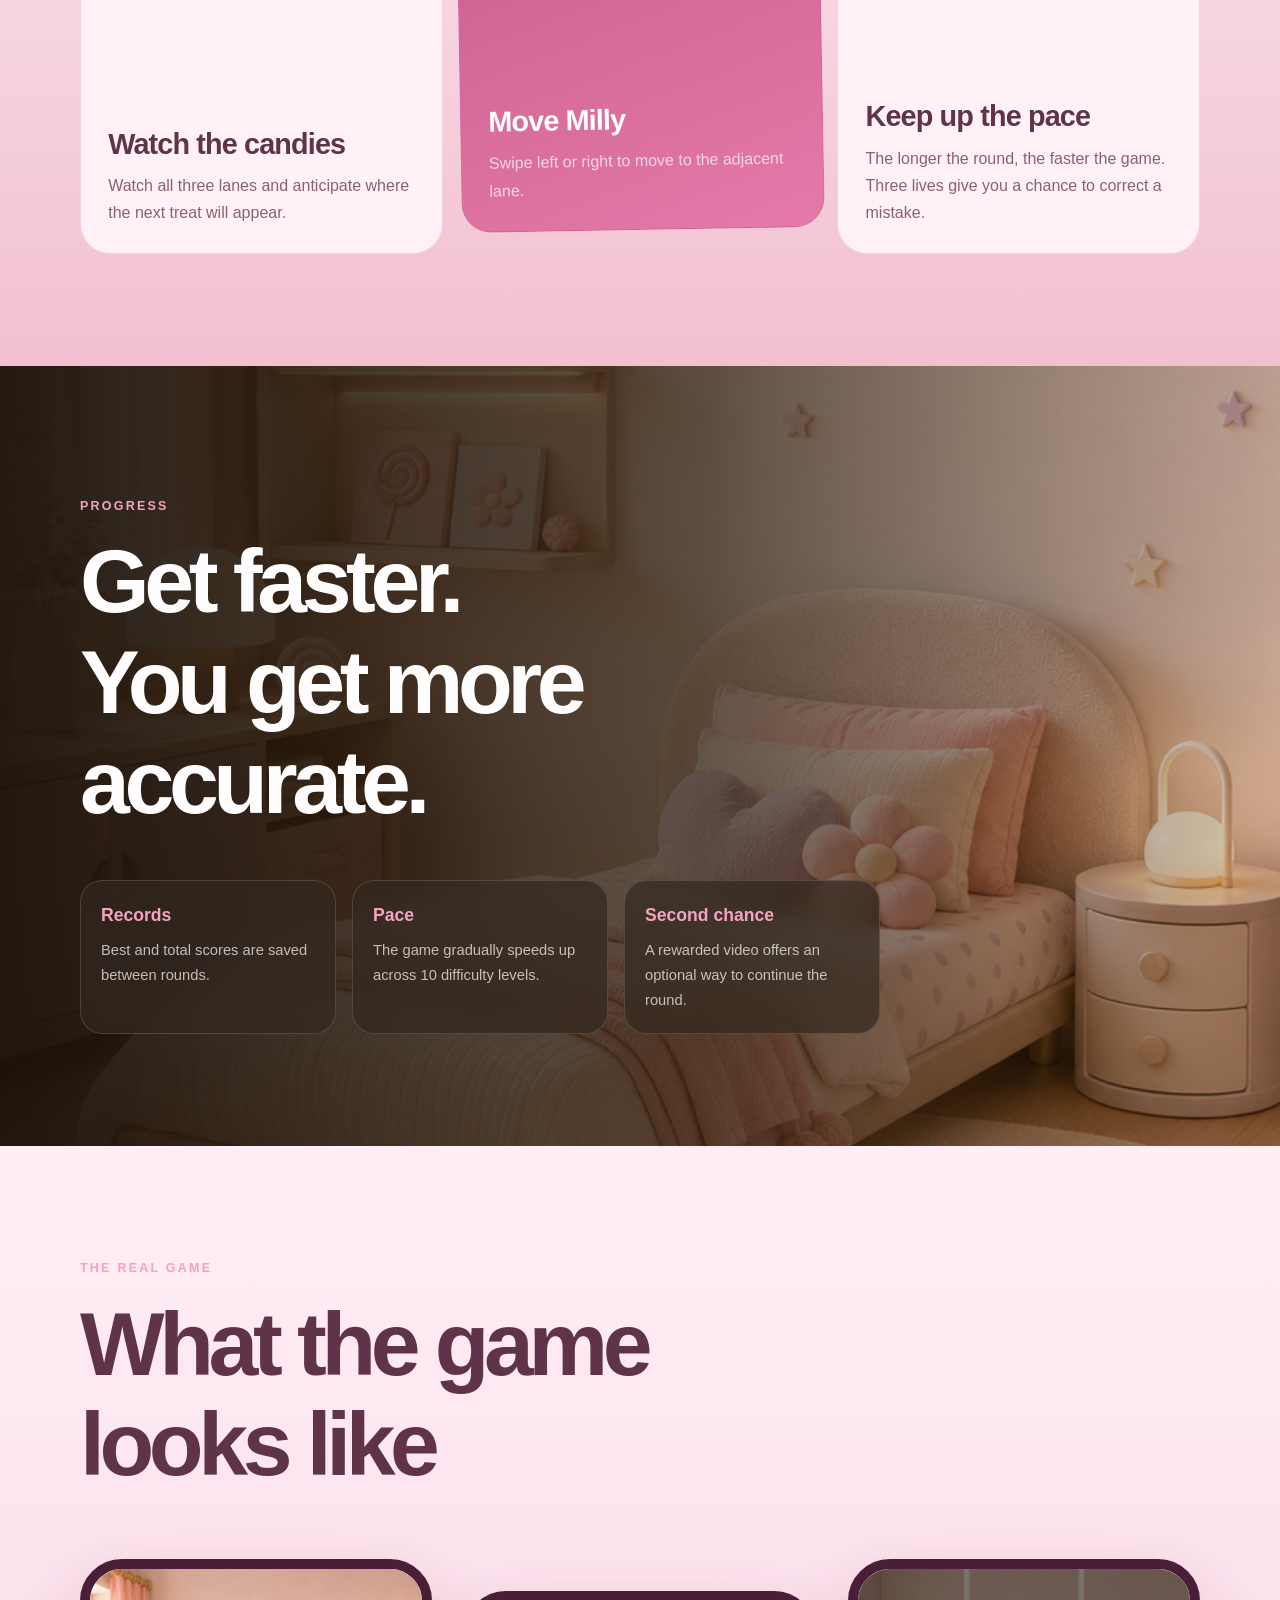
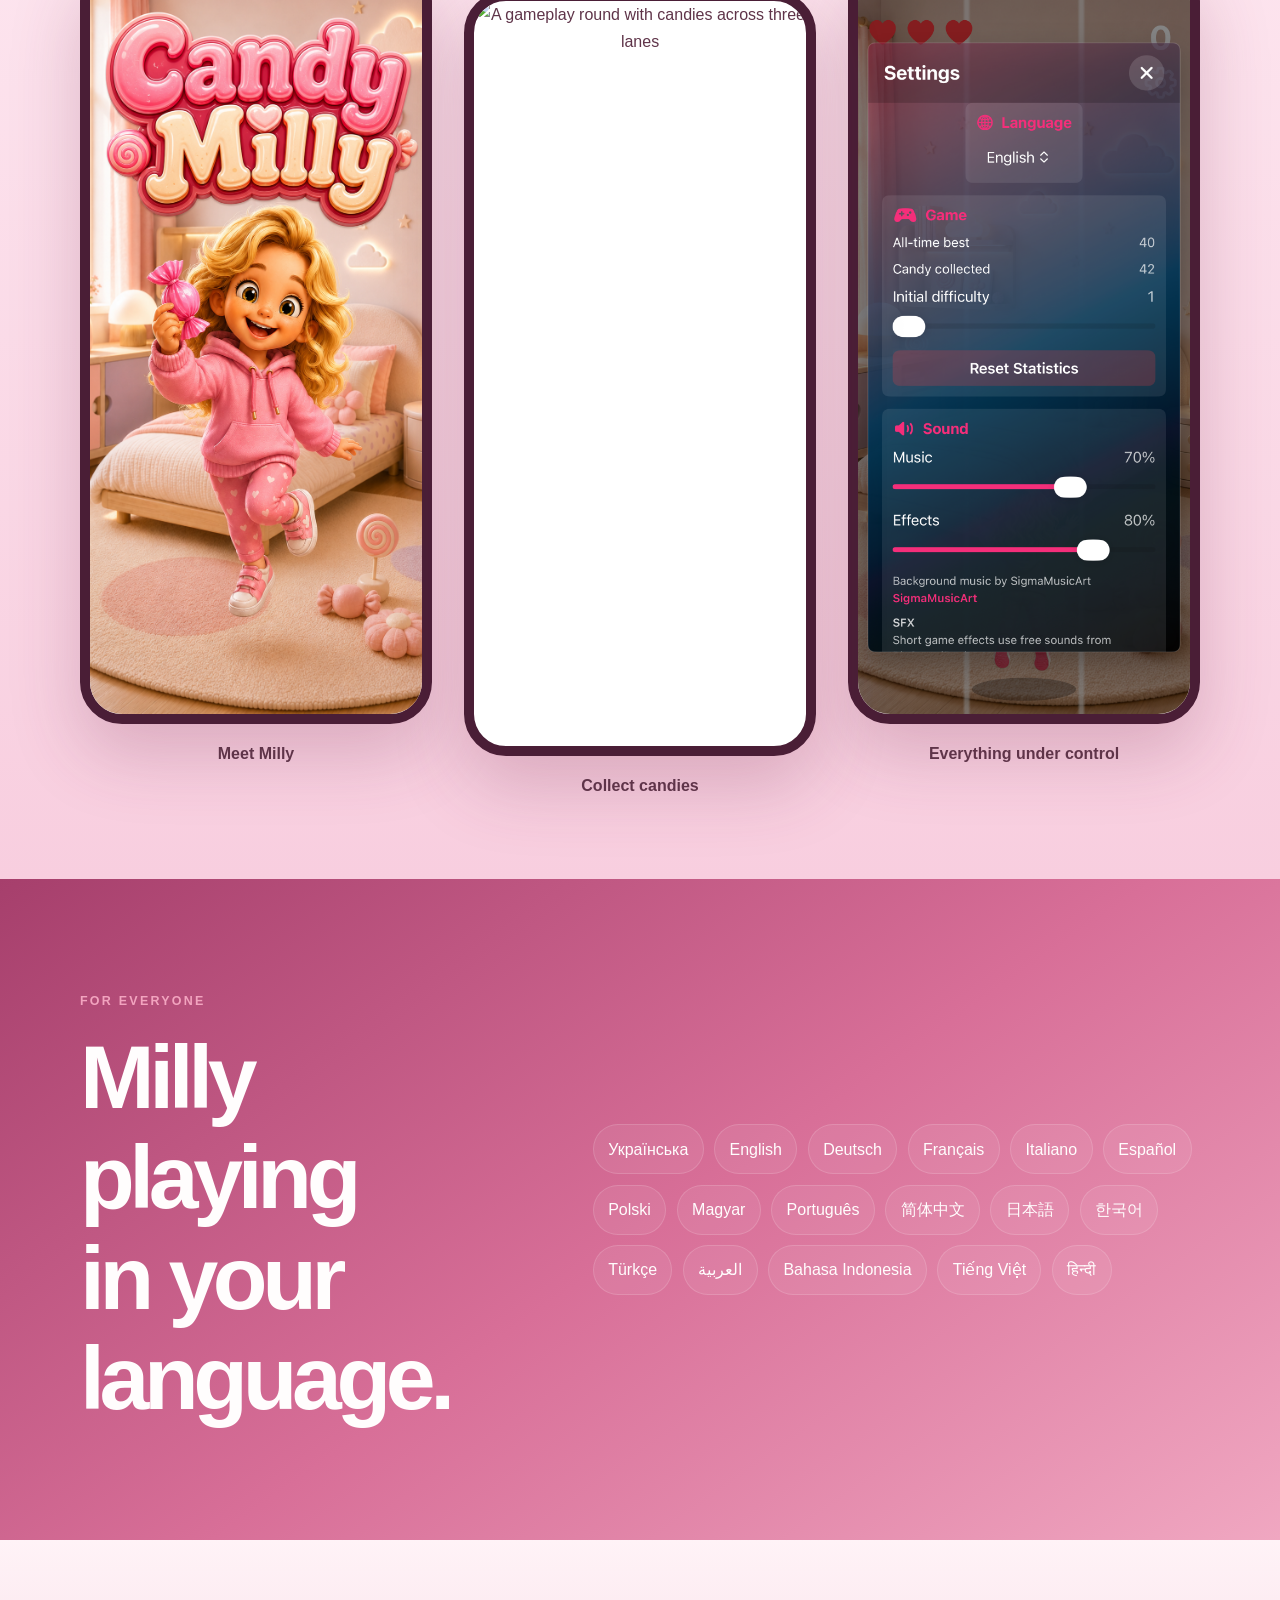
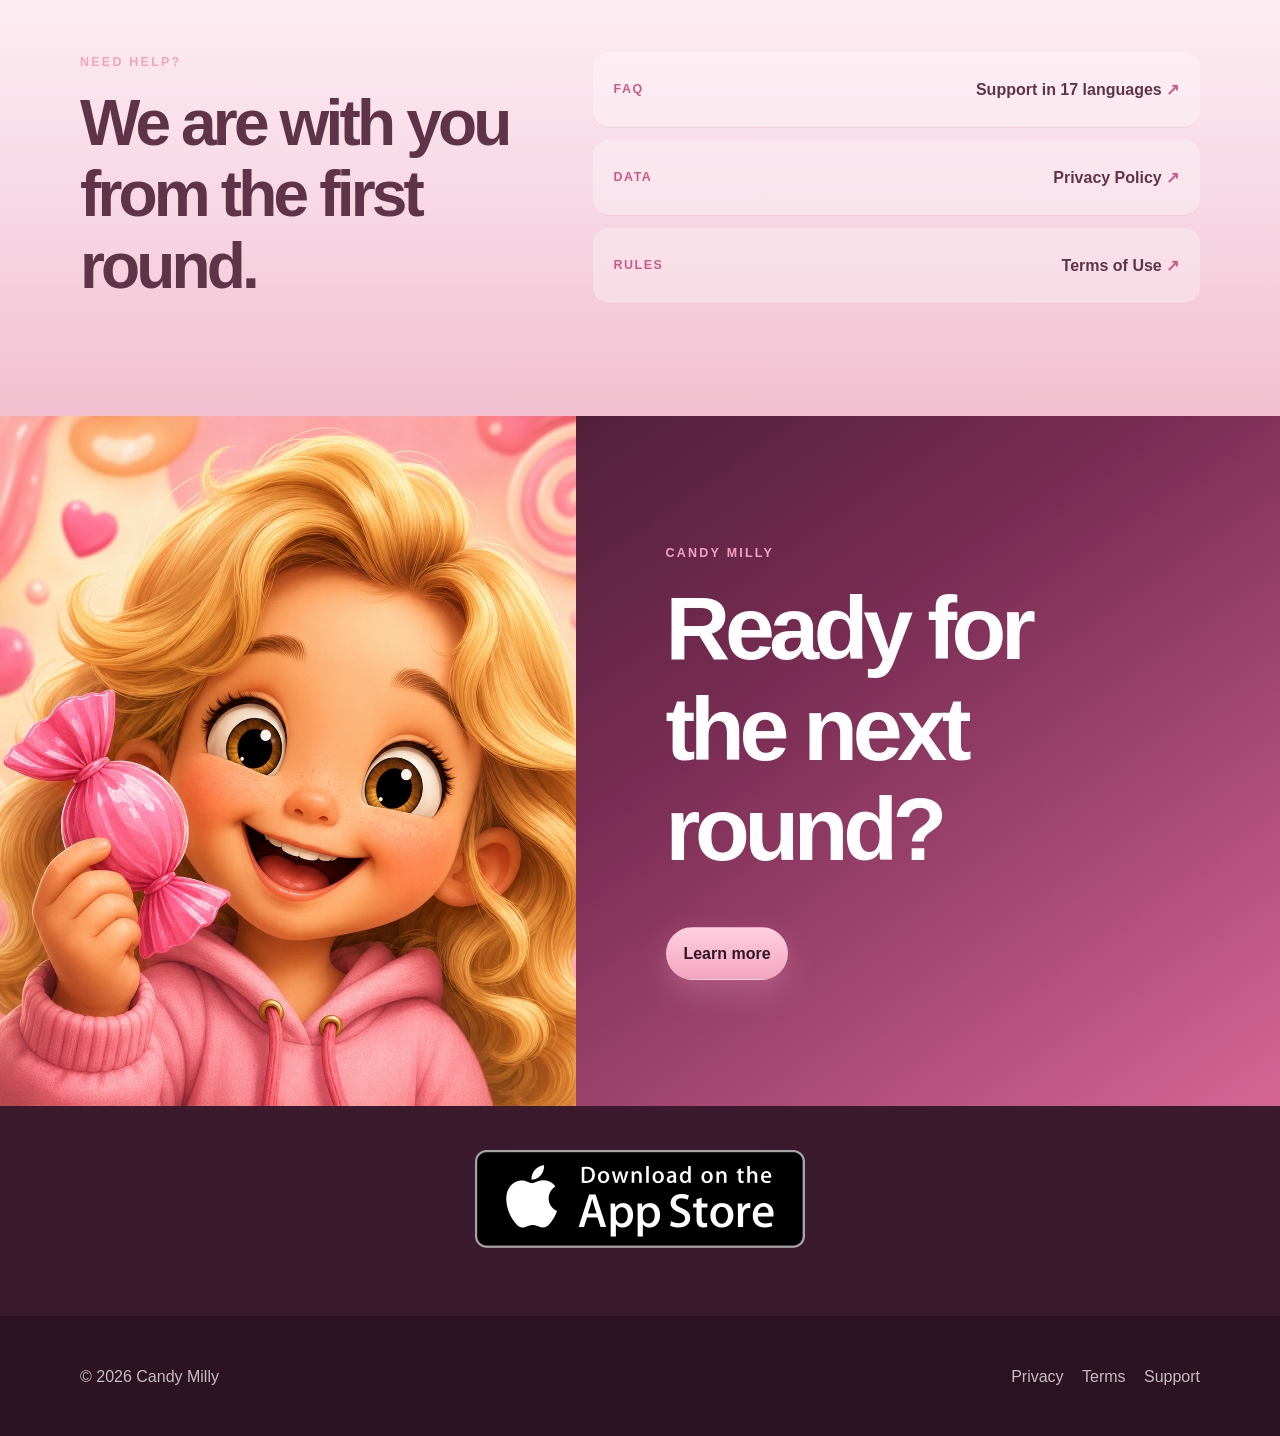
==== commit 384ae9f7: "Rename Milly Sweetie Docs to Candy Milly" ====
--- a/index.html
+++ b/index.html
@@ -4,13 +4,13 @@
   <meta charset="utf-8">
   <meta name="viewport" content="width=device-width, initial-scale=1">
   <meta name="theme-color" content="#071621">
-  <meta name="description" content="Міллі Світі — аркадна гра для iPhone, де Міллі збирає цукерки на трьох доріжках.">
-  <meta property="og:title" content="Міллі Світі — мобільна аркада">
-  <meta property="og:description" content="Три доріжки. Солодкі цукерки. Одна дуже спритна Міллі.">
-  <meta property="og:image" content="images/millysweetie-logo.png">
-  <title>Міллі Світі — мобільна аркада</title>
-  <link rel="icon" type="image/png" href="images/millysweetie-icon.png">
-  <link rel="apple-touch-icon" href="images/millysweetie-icon.png">
+  <meta name="description" content="Кенді Міллі — аркадна гра для iPhone, де Кенді Міллі збирає цукерки на трьох доріжках.">
+  <meta property="og:title" content="Кенді Міллі — мобільна аркада">
+  <meta property="og:description" content="Три доріжки. Солодкі цукерки. Одна дуже спритна Кенді Міллі.">
+  <meta property="og:image" content="images/candymilly-logo.png">
+  <title>Кенді Міллі — мобільна аркада</title>
+  <link rel="icon" type="image/png" href="images/candymilly-icon.png">
+  <link rel="apple-touch-icon" href="images/candymilly-icon.png">
   <link rel="stylesheet" href="site.css?v=20260726-1">
   <script src="page-translations.js?v=20260727-4" defer></script>
   <script src="site-i18n.js?v=20260727-3" defer></script>
@@ -20,7 +20,7 @@
   <a class="skip-link" href="#main">Перейти до вмісту</a>
   <header class="topbar">
     <div class="shell topbar-inner">
-      <a class="brand" href="index.html"><img class="brand-logo" src="images/millysweetie-icon.png" alt=""><span>Міллі Світі</span></a>
+      <a class="brand" href="index.html"><img class="brand-logo" src="images/candymilly-icon.png" alt=""><span>Кенді Міллі</span></a>
       <nav class="nav" aria-label="Навігація сайту">
         <a class="nav-link" href="#game">Гра</a>
         <a class="nav-link" href="#screens">Екрани</a>
@@ -41,7 +41,7 @@
         <div class="hero-copy">
           <p class="game-kicker">Аркада для iPhone · iOS 15+</p>
           <h1>Три доріжки.<br><em>Одна цукерка.</em></h1>
-          <p class="hero-summary">Допоможіть Міллі збирати цукерки, тримати темп і ставити нові рекорди. Просто почати. Неможливо вчасно зупинитися.</p>
+          <p class="hero-summary">Допоможіть Кенді Міллі збирати цукерки, тримати темп і ставити нові рекорди. Просто почати. Неможливо вчасно зупинитися.</p>
           <div class="hero-actions">
             <a class="button primary" href="#game">Дивитися, як грати</a>
             <a class="button ghost" href="support.html">Підтримка</a>
@@ -50,7 +50,7 @@
         </div>
         <div class="hero-character">
           <div class="sun-disc"></div>
-          <img src="images/millysweetie-logo.png" alt="Іконка Міллі із цукерками">
+          <img src="images/candymilly-logo.png" alt="Іконка Кенді Міллі із цукерками">
           <span class="hero-sticker">Готова<br>до гри!</span>
         </div>
       </div>
@@ -69,11 +69,11 @@
         <div class="section-heading">
           <p class="game-kicker">Механіка</p>
           <h2>Один свайп.<br>Миттєве рішення.</h2>
-          <p>Цукерки падають трьома доріжками. Переміщуйте Міллі ліворуч і праворуч, обирайте правильну позицію та не пропускайте смаколик.</p>
+          <p>Цукерки падають трьома доріжками. Переміщуйте Кенді Міллі ліворуч і праворуч, обирайте правильну позицію та не пропускайте смаколик.</p>
         </div>
         <div class="mechanic-grid">
           <article class="mechanic-card"><span>01</span><h3>Стежте за цукерками</h3><p>Тримайте в полі зору всі три доріжки й визначайте, де з’явиться наступний смаколик.</p></article>
-          <article class="mechanic-card featured"><span>02</span><h3>Рухайте Міллі</h3><p>Проведіть пальцем ліворуч або праворуч, щоб перейти на сусідню доріжку.</p></article>
+          <article class="mechanic-card featured"><span>02</span><h3>Рухайте Кенді Міллі</h3><p>Проведіть пальцем ліворуч або праворуч, щоб перейти на сусідню доріжку.</p></article>
           <article class="mechanic-card"><span>03</span><h3>Тримайте темп</h3><p>Що довше триває раунд, то швидша гра. Три життя дають шанс виправити помилку.</p></article>
         </div>
       </div>
@@ -96,19 +96,19 @@
       <div class="shell">
         <div class="section-heading wide">
           <div><p class="game-kicker">Справжня гра</p><h2>Як виглядає гра</h2></div>
-          <p>Міллі, смачні цукерки, три доріжки та зручні налаштування — саме так Міллі Світі виглядає на iPhone.</p>
+          <p>Кенді Міллі, смачні цукерки, три доріжки та зручні налаштування — саме так гра виглядає на iPhone.</p>
         </div>
-        <div class="phone-gallery" aria-label="Скриншоти Міллі Світі">
-          <figure class="phone phone-tall"><div class="phone-screen"><img src="images/screenshot-splash.png" alt="Сплеш-екран Міллі Світі" loading="lazy"></div><figcaption>Знайомство з Міллі</figcaption></figure>
-          <figure class="phone phone-center"><div class="phone-screen"><img src="images/screenshot-gameplay.png?v=20260727-3" alt="Ігровий раунд із цукерками на трьох доріжках" loading="lazy"></div><figcaption>Збирайте цукерки</figcaption></figure>
-          <figure class="phone phone-tall"><div class="phone-screen"><img src="images/screenshot-settings.png?v=20260727-3" alt="" loading="lazy"></div><figcaption>Усе під контролем</figcaption></figure>
+        <div class="phone-gallery" aria-label="Скриншоти Кенді Міллі">
+          <figure class="phone phone-tall"><div class="phone-screen"><img src="images/screenshot-splash.png?v=20260728-1" alt="Сплеш-екран Кенді Міллі" loading="lazy"></div><figcaption>Знайомство з Кенді Міллі</figcaption></figure>
+          <figure class="phone phone-center"><div class="phone-screen"><img src="images/screenshot-gameplay.png?v=20260728-1" alt="Ігровий раунд із цукерками на трьох доріжках" loading="lazy"></div><figcaption>Збирайте цукерки</figcaption></figure>
+          <figure class="phone phone-tall"><div class="phone-screen"><img src="images/screenshot-settings.png?v=20260728-1" alt="" loading="lazy"></div><figcaption>Усе під контролем</figcaption></figure>
         </div>
       </div>
     </section>
 
     <section class="languages-band">
       <div class="shell languages-grid">
-        <div><p class="game-kicker">Для всіх</p><h2>Міллі грає<br>вашою мовою.</h2></div>
+        <div><p class="game-kicker">Для всіх</p><h2>Кенді Міллі грає<br>вашою мовою.</h2></div>
         <div class="language-cloud" aria-label="Підтримувані мови">
           <span>Українська</span><span>English</span><span>Deutsch</span><span>Français</span><span>Italiano</span><span>Español</span><span>Polski</span><span>Magyar</span><span>Português</span><span>简体中文</span><span>日本語</span><span>한국어</span><span>Türkçe</span><span>العربية</span><span>Bahasa Indonesia</span><span>Tiếng Việt</span><span>हिन्दी</span>
         </div>
@@ -127,8 +127,8 @@
     </section>
 
     <section class="final-game-cta">
-      <img src="images/millysweetie-logo.png" alt="" aria-hidden="true">
-      <div><p class="game-kicker">Міллі Світі</p><h2>Готові до<br>наступного раунду?</h2><a class="button primary" href="support.html">Дізнатися більше</a></div>
+      <img src="images/candymilly-logo.png" alt="" aria-hidden="true">
+      <div><p class="game-kicker">Кенді Міллі</p><h2>Готові до<br>наступного раунду?</h2><a class="button primary" href="support.html">Дізнатися більше</a></div>
     </section>
 
     <section class="app-store-band app-store-band-bottom" aria-label="App Store">
@@ -140,6 +140,6 @@
     </section>
   </main>
 
-  <footer class="footer"><div class="shell footer-inner"><span>© 2026 Міллі Світі</span><div class="footer-links"><a href="privacy.html">Конфіденційність</a><a href="terms.html">Умови</a><a href="support.html">Підтримка</a></div></div></footer>
+  <footer class="footer"><div class="shell footer-inner"><span>© 2026 Кенді Міллі</span><div class="footer-links"><a href="privacy.html">Конфіденційність</a><a href="terms.html">Умови</a><a href="support.html">Підтримка</a></div></div></footer>
 </body>
 </html>
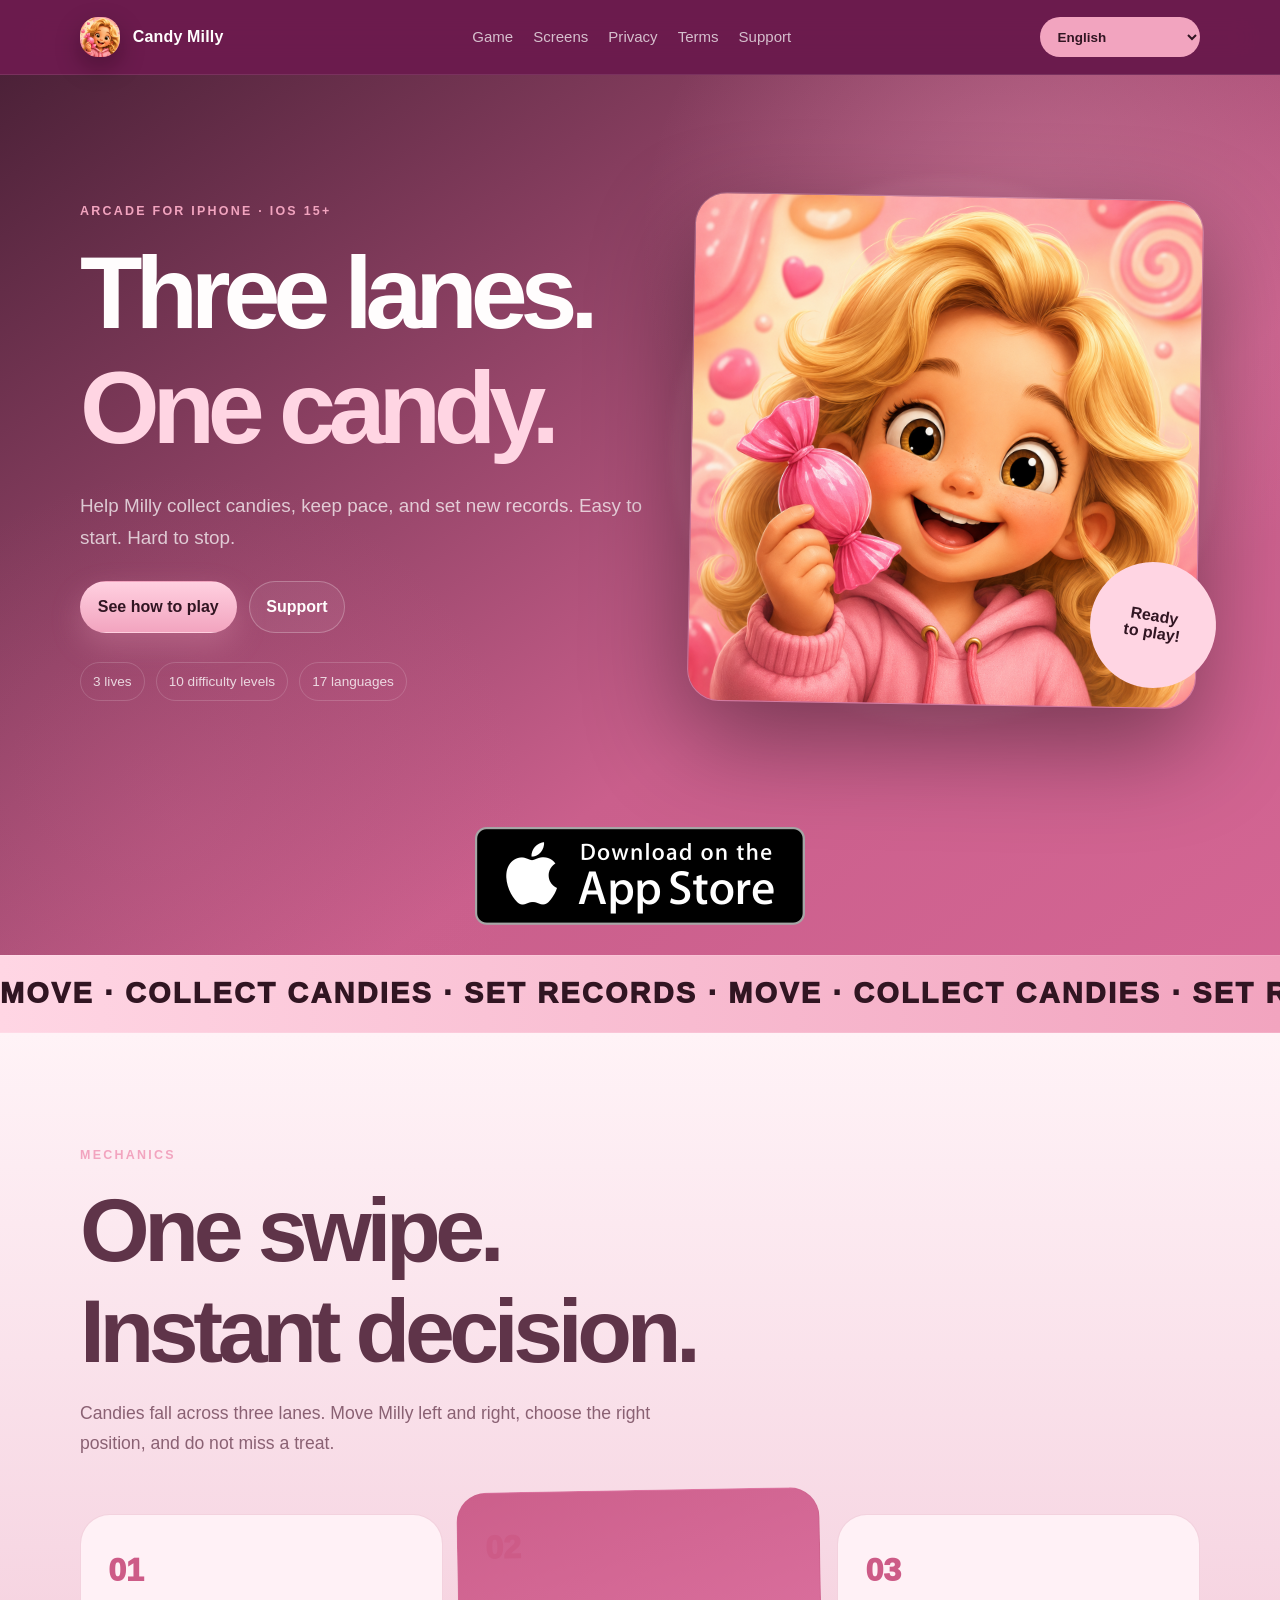
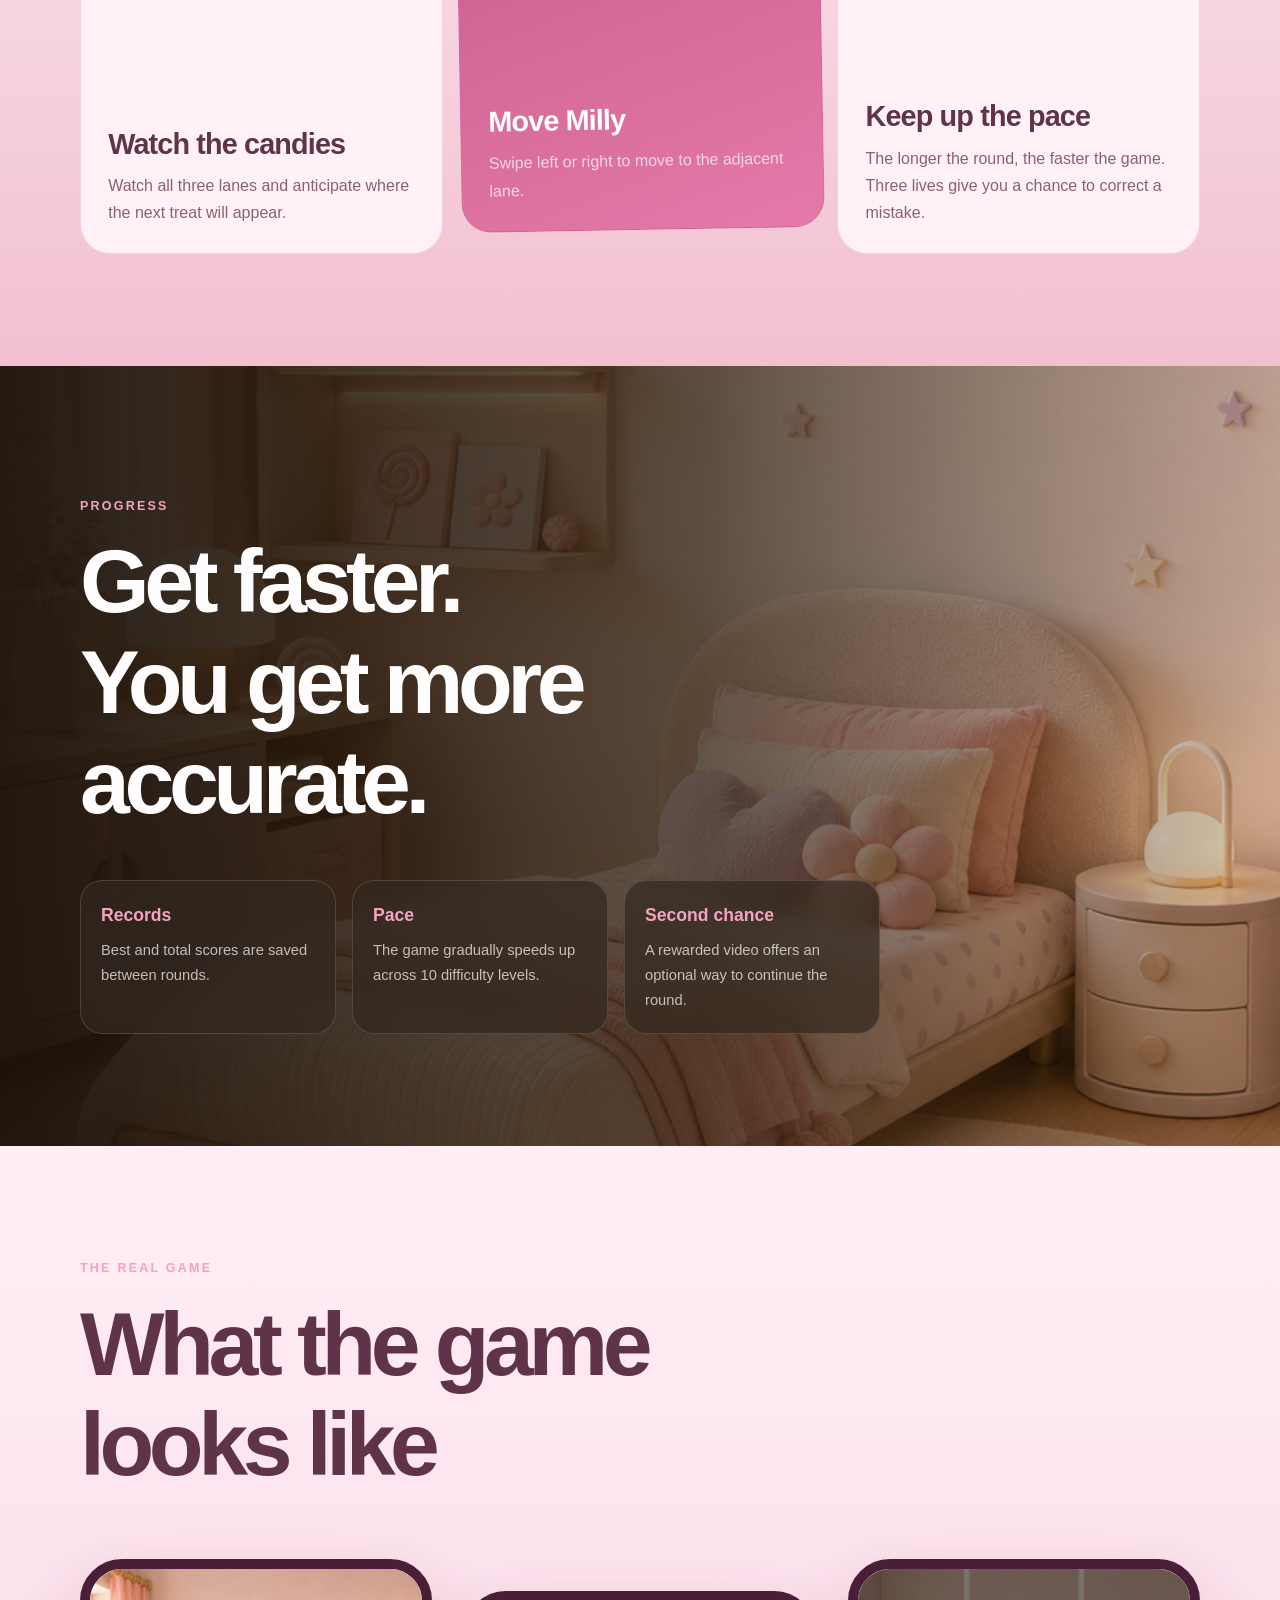
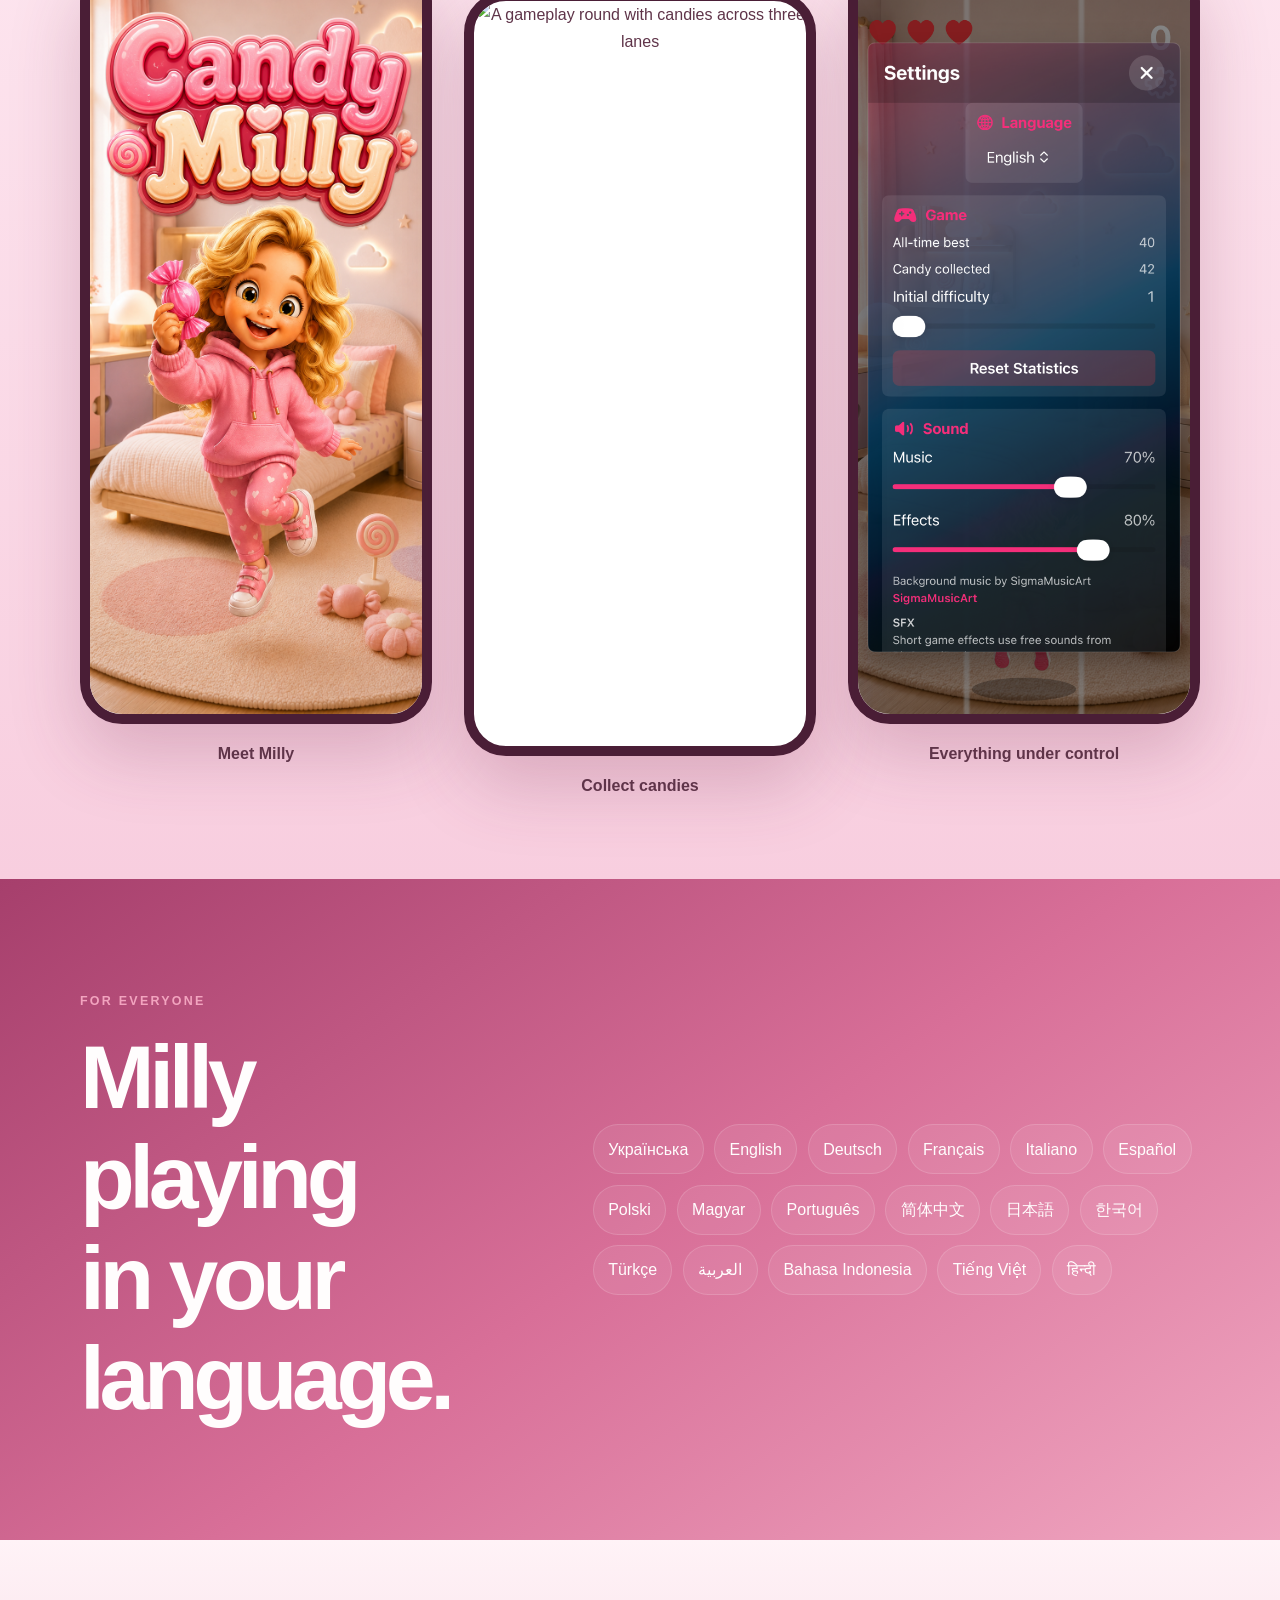
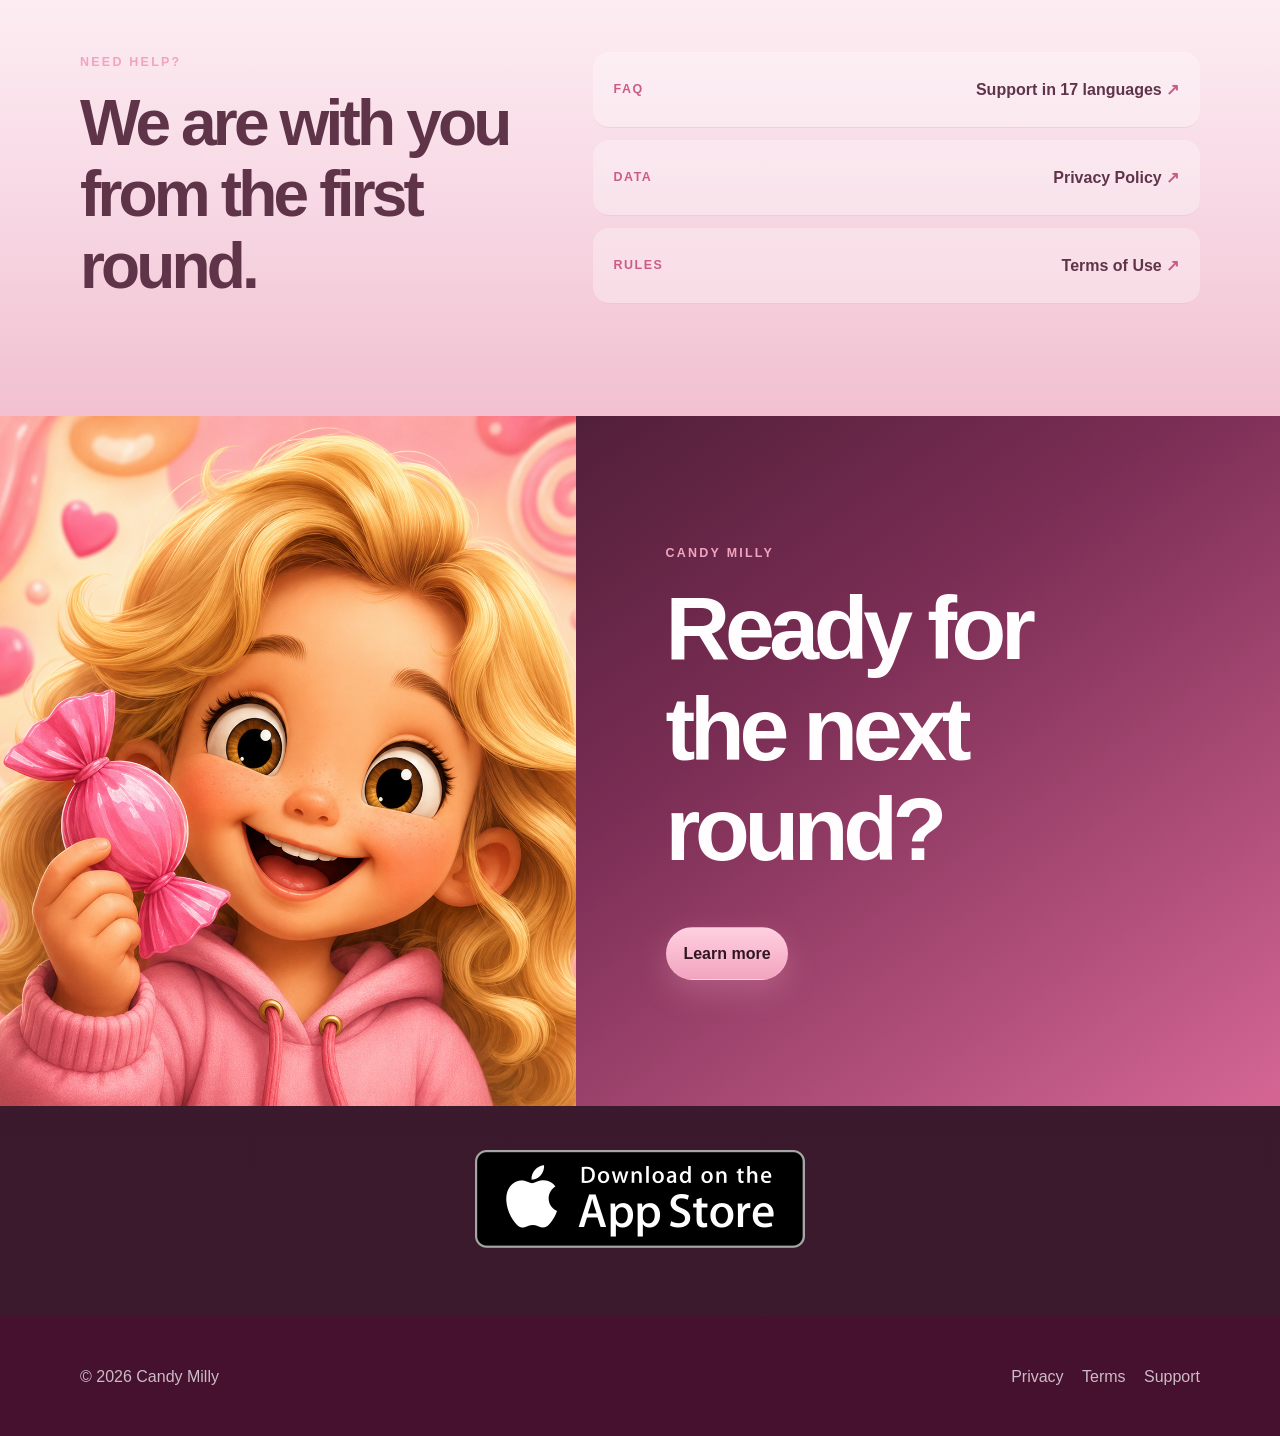
==== commit 612052a8: "Apply game palette across support pages" ====
--- a/index.html
+++ b/index.html
@@ -7,20 +7,20 @@
   <meta name="description" content="Кенді Міллі — аркадна гра для iPhone, де Кенді Міллі збирає цукерки на трьох доріжках.">
   <meta property="og:title" content="Кенді Міллі — мобільна аркада">
   <meta property="og:description" content="Три доріжки. Солодкі цукерки. Одна дуже спритна Кенді Міллі.">
-  <meta property="og:image" content="images/candymilly-logo.png">
+  <meta property="og:image" content="images/candymillyLogo.png">
   <title>Кенді Міллі — мобільна аркада</title>
-  <link rel="icon" type="image/png" href="images/candymilly-icon.png">
-  <link rel="apple-touch-icon" href="images/candymilly-icon.png">
-  <link rel="stylesheet" href="site.css?v=20260726-1">
-  <script src="page-translations.js?v=20260727-4" defer></script>
-  <script src="site-i18n.js?v=20260727-3" defer></script>
-  <script src="arcade-compliance.js?v=20260727-4" defer></script>
+  <link rel="icon" type="image/png" href="images/candymillyIcon.png">
+  <link rel="apple-touch-icon" href="images/candymillyIcon.png">
+  <link rel="stylesheet" href="site.css?v=20260728-7">
+  <script src="pageTranslationsV2.js?v=20260728-4" defer></script>
+  <script src="siteI18n.js?v=20260727-3" defer></script>
+  <script src="arcadeCompliance.js?v=20260727-4" defer></script>
 </head>
 <body class="home">
   <a class="skip-link" href="#main">Перейти до вмісту</a>
   <header class="topbar">
     <div class="shell topbar-inner">
-      <a class="brand" href="index.html"><img class="brand-logo" src="images/candymilly-icon.png" alt=""><span>Кенді Міллі</span></a>
+      <a class="brand" href="index.html"><img class="brand-logo" src="images/candymillyIcon.png" alt=""><span>Кенді Міллі</span></a>
       <nav class="nav" aria-label="Навігація сайту">
         <a class="nav-link" href="#game">Гра</a>
         <a class="nav-link" href="#screens">Екрани</a>
@@ -50,14 +50,14 @@
         </div>
         <div class="hero-character">
           <div class="sun-disc"></div>
-          <img src="images/candymilly-logo.png" alt="Іконка Кенді Міллі із цукерками">
+          <img src="images/candymillyLogo.png" alt="Іконка Кенді Міллі із цукерками">
           <span class="hero-sticker">Готова<br>до гри!</span>
         </div>
       </div>
       <section class="app-store-band app-store-band-top" aria-label="App Store">
         <div class="shell app-store-band-inner">
           <a class="app-store-badge-link" href="https://apps.apple.com/" target="_blank" rel="noreferrer" aria-label="Download on the App Store">
-            <img class="app-store-badge" src="images/app-store-badge.png" alt="Download on the App Store">
+            <img class="app-store-badge" src="images/appStoreBadge.png" alt="Download on the App Store">
           </a>
         </div>
       </section>
@@ -99,9 +99,9 @@
           <p>Кенді Міллі, смачні цукерки, три доріжки та зручні налаштування — саме так гра виглядає на iPhone.</p>
         </div>
         <div class="phone-gallery" aria-label="Скриншоти Кенді Міллі">
-          <figure class="phone phone-tall"><div class="phone-screen"><img src="images/screenshot-splash.png?v=20260728-1" alt="Сплеш-екран Кенді Міллі" loading="lazy"></div><figcaption>Знайомство з Кенді Міллі</figcaption></figure>
-          <figure class="phone phone-center"><div class="phone-screen"><img src="images/screenshot-gameplay.png?v=20260728-1" alt="Ігровий раунд із цукерками на трьох доріжках" loading="lazy"></div><figcaption>Збирайте цукерки</figcaption></figure>
-          <figure class="phone phone-tall"><div class="phone-screen"><img src="images/screenshot-settings.png?v=20260728-1" alt="" loading="lazy"></div><figcaption>Усе під контролем</figcaption></figure>
+          <figure class="phone phone-tall"><div class="phone-screen"><img src="images/screenshotSplash.png?v=20260728-1" alt="Сплеш-екран Кенді Міллі" loading="lazy"></div><figcaption>Знайомство з Кенді Міллі</figcaption></figure>
+          <figure class="phone phone-center"><div class="phone-screen"><img src="images/screenshotGameplay.png?v=20260728-1" alt="Ігровий раунд із цукерками на трьох доріжках" loading="lazy"></div><figcaption>Збирайте цукерки</figcaption></figure>
+          <figure class="phone phone-tall"><div class="phone-screen"><img src="images/screenshotSettings.png?v=20260728-1" alt="" loading="lazy"></div><figcaption>Усе під контролем</figcaption></figure>
         </div>
       </div>
     </section>
@@ -127,14 +127,14 @@
     </section>
 
     <section class="final-game-cta">
-      <img src="images/candymilly-logo.png" alt="" aria-hidden="true">
+      <img src="images/candymillyLogo.png" alt="" aria-hidden="true">
       <div><p class="game-kicker">Кенді Міллі</p><h2>Готові до<br>наступного раунду?</h2><a class="button primary" href="support.html">Дізнатися більше</a></div>
     </section>
 
     <section class="app-store-band app-store-band-bottom" aria-label="App Store">
       <div class="shell app-store-band-inner">
         <a class="app-store-badge-link" href="https://apps.apple.com/" target="_blank" rel="noreferrer" aria-label="Download on the App Store">
-          <img class="app-store-badge" src="images/app-store-badge.png" alt="Download on the App Store">
+          <img class="app-store-badge" src="images/appStoreBadge.png" alt="Download on the App Store">
         </a>
       </div>
     </section>
--- a/site.css
+++ b/site.css
@@ -1,21 +1,21 @@
 :root {
   --ink: #311522;
-  --navy: #6d294a;
-  --blue: #d56694;
-  --blue-light: #f6bfd2;
-  --paper: #f7d8e4;
-  --paper-2: #fff1f6;
-  --text: #5f3449;
-  --muted: #8a6173;
-  --line: rgba(201, 99, 139, 0.22);
-  --yellow: #f2a4bf;
-  --orange: #cd5b87;
-  --teal: #ea7faa;
-  --sand: #d47a9f;
-  --white: #fffdfd;
+  --navy: #6D294A;
+  --blue: #D56694;
+  --blue-light: #F6BFD2;
+  --paper: #F7D8E4;
+  --paper-2: #FFF1F6;
+  --text: #5F3449;
+  --muted: #8A6173;
+  --line: rgba(201, 99, 139, .22);
+  --yellow: #F2A4BF;
+  --orange: #CD5B87;
+  --teal: #EA7FAA;
+  --sand: #D47A9F;
+  --white: #FFFDFD;
+  --shadow: rgba(122, 45, 79, .18);
   --max: 1120px;
   --reading: 790px;
-  --shadow: 0 24px 70px rgba(122, 45, 79, 0.18);
 }
 
 * {
@@ -30,10 +30,10 @@
   margin: 0;
   color: var(--text);
   background:
-    radial-gradient(circle at 14% 14%, rgba(242, 164, 191, 0.24), transparent 20rem),
-    radial-gradient(circle at 86% 20%, rgba(214, 102, 148, 0.16), transparent 26rem),
-    radial-gradient(circle at 50% 92%, rgba(205, 91, 135, 0.12), transparent 30rem),
-    linear-gradient(180deg, #fff7fa 0%, var(--paper) 54%, #f0bfd0 100%);
+    radial-gradient(circle at 14% 14%, rgba(242, 164, 191, .30), transparent 20rem),
+    radial-gradient(circle at 86% 20%, rgba(213, 102, 148, .20), transparent 26rem),
+    radial-gradient(circle at 50% 92%, rgba(205, 91, 135, .16), transparent 30rem),
+    linear-gradient(180deg, #FFF7FA 0%, var(--paper) 54%, #F0BFD0 100%);
   font-family: "Avenir Next", "Trebuchet MS", "Segoe UI", sans-serif;
   line-height: 1.7;
   text-rendering: optimizeLegibility;
@@ -1168,3 +1168,15 @@
     max-width: 42vw;
   }
 }
+
+/* Shared support and legal pages use Candy Milly's confectionery palette. */
+.topbar, .home .topbar { background: rgba(112, 28, 80, .94); }
+body:not(.home) { background: radial-gradient(circle at 12% 12%, rgba(243, 163, 200, .32), transparent 22rem), radial-gradient(circle at 88% 18%, rgba(255, 214, 158, .28), transparent 24rem), linear-gradient(180deg, #FFF9FC, #FBE0ED 55%, #F3C6DB); }
+.legal-hero { background: radial-gradient(circle at 82% 16%, rgba(255, 207, 150, .48), transparent 23rem), linear-gradient(145deg, #711D51, #D15D9A 54%, #F3A6C9); }
+.summary { border-color: rgba(209, 93, 154, .3); background: rgba(243, 163, 200, .24); }
+.toc, .stat-card, .faq details { border-color: rgba(209, 93, 154, .23); background: rgba(255, 251, 253, .8); }
+.faq details[open] { background: #FFFFFF; box-shadow: 0 14px 36px rgba(112, 28, 80, .12); }
+.document p, .document li, .faq-answer { color: #6A4056; }
+.page-card { background: linear-gradient(145deg, #711D51, #C85590 56%, #F2A6C8); }
+.page-card::after { color: #FFE0AC; }
+.footer { background: #46102F; }
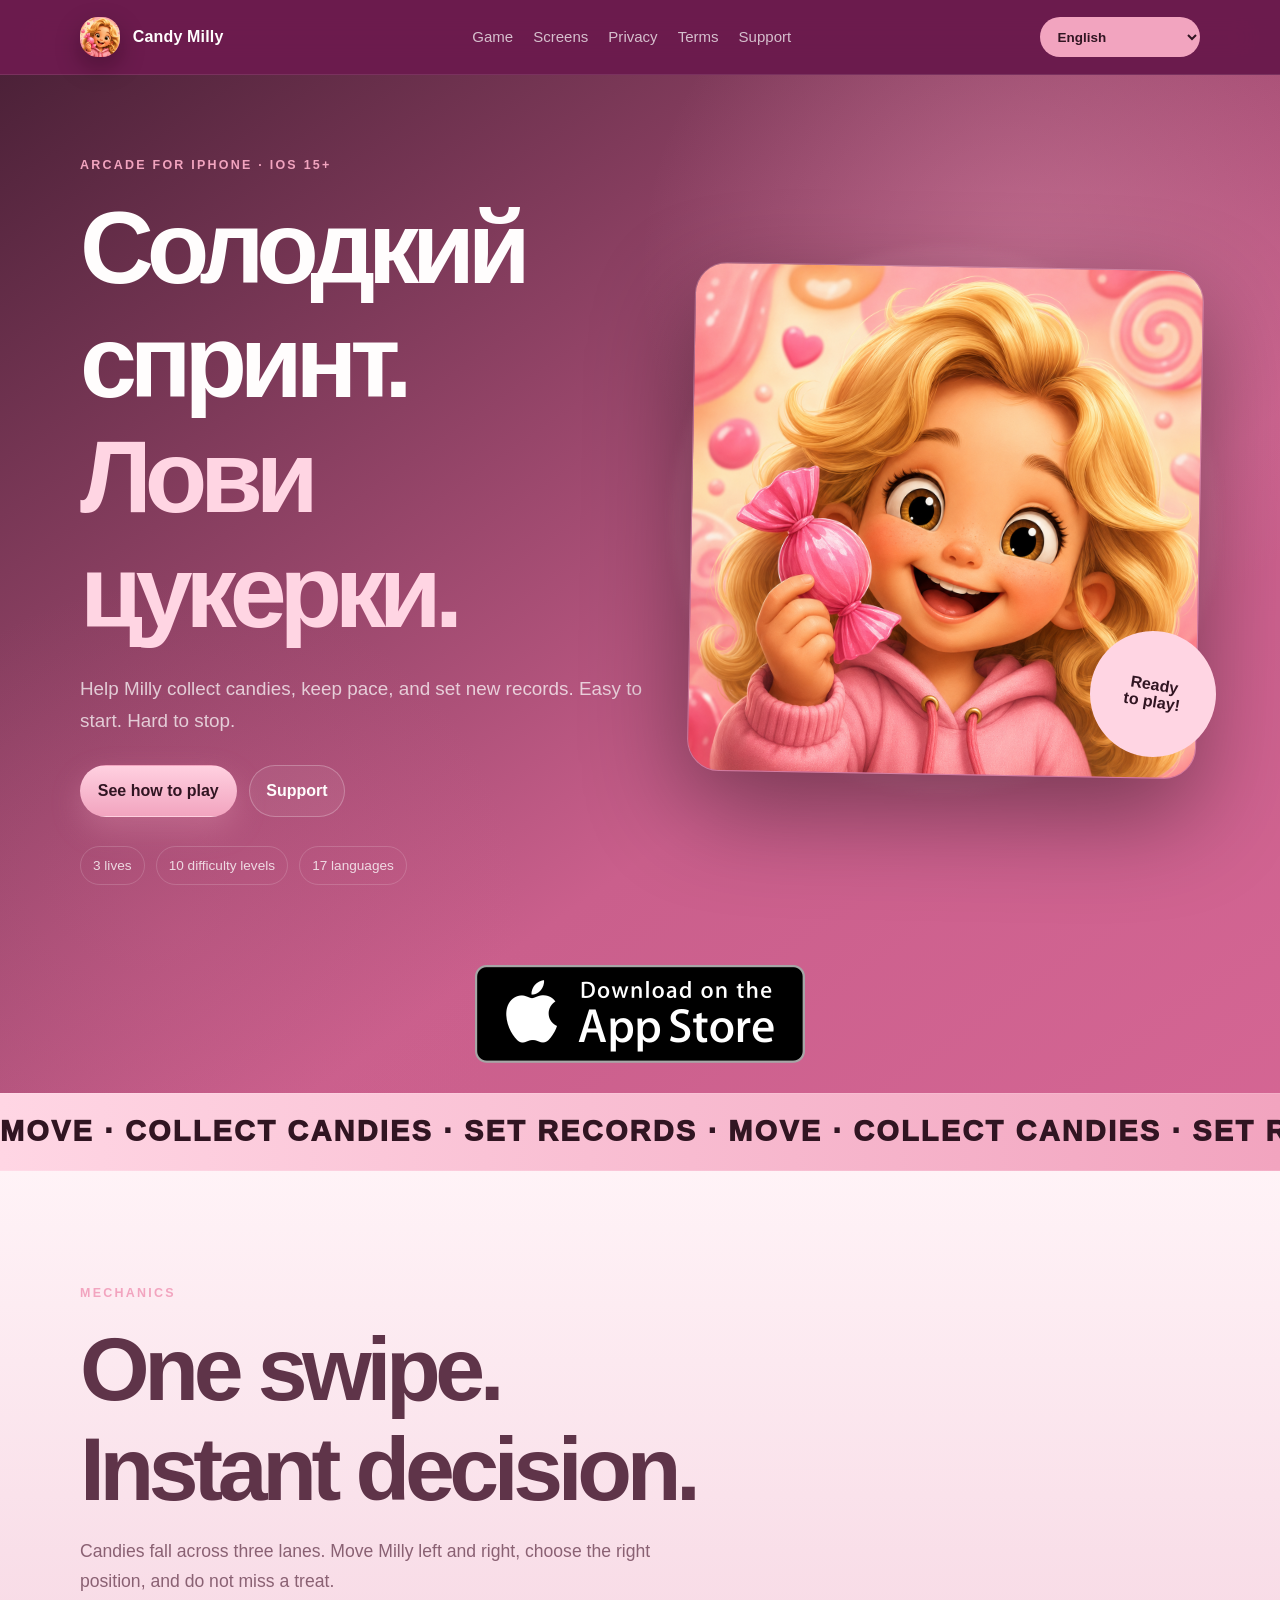
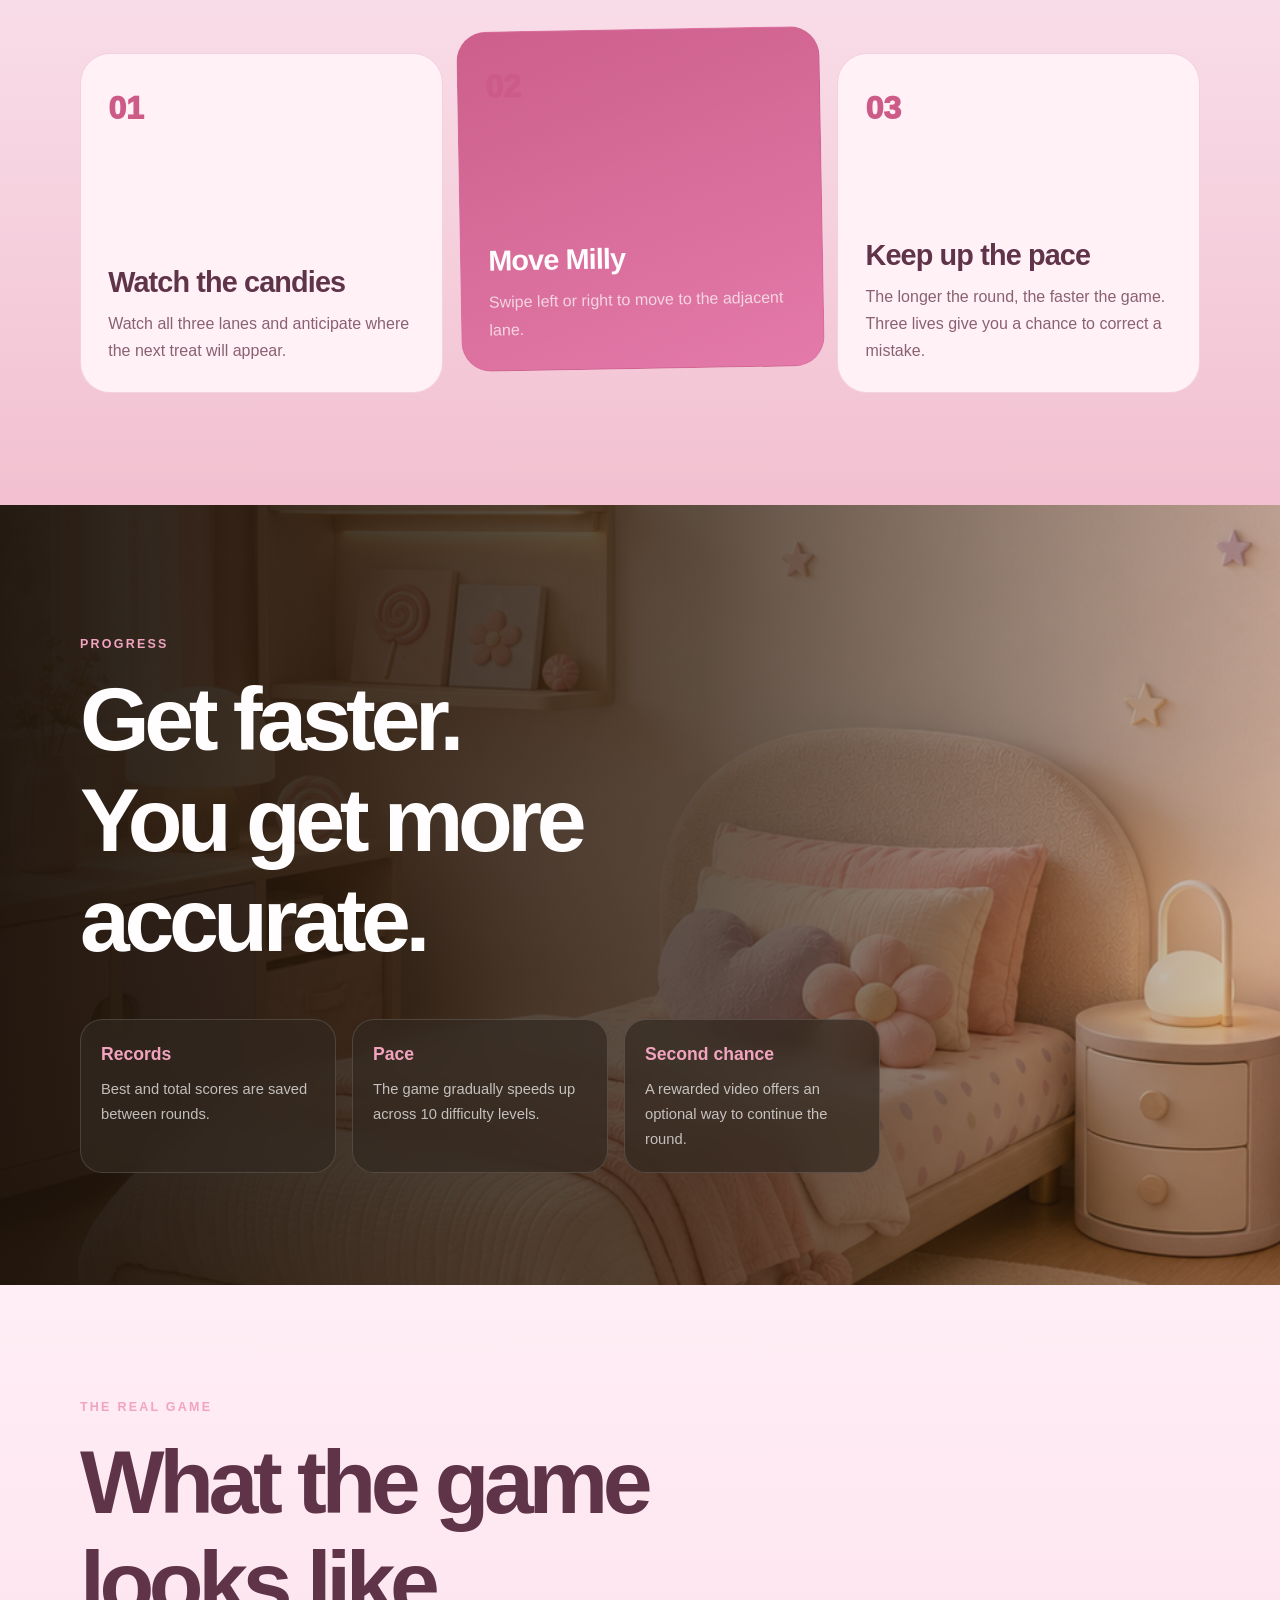
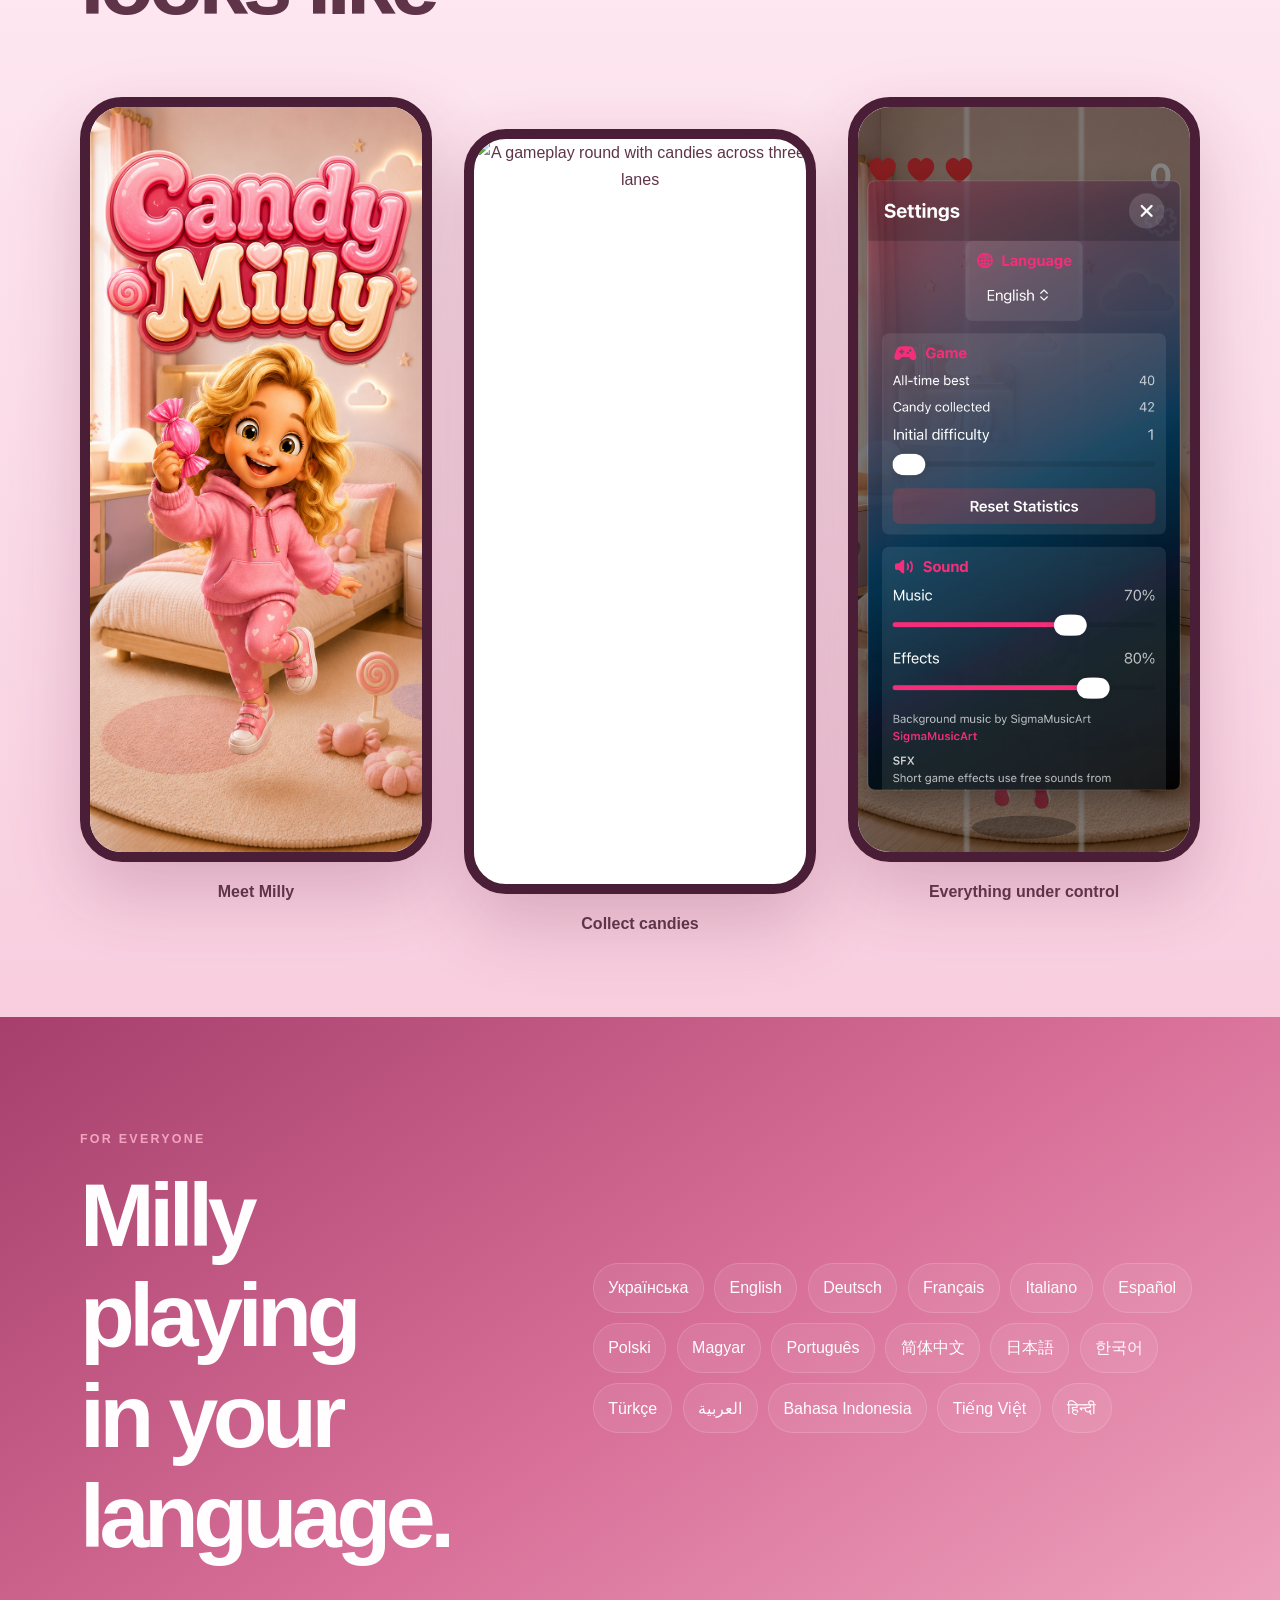
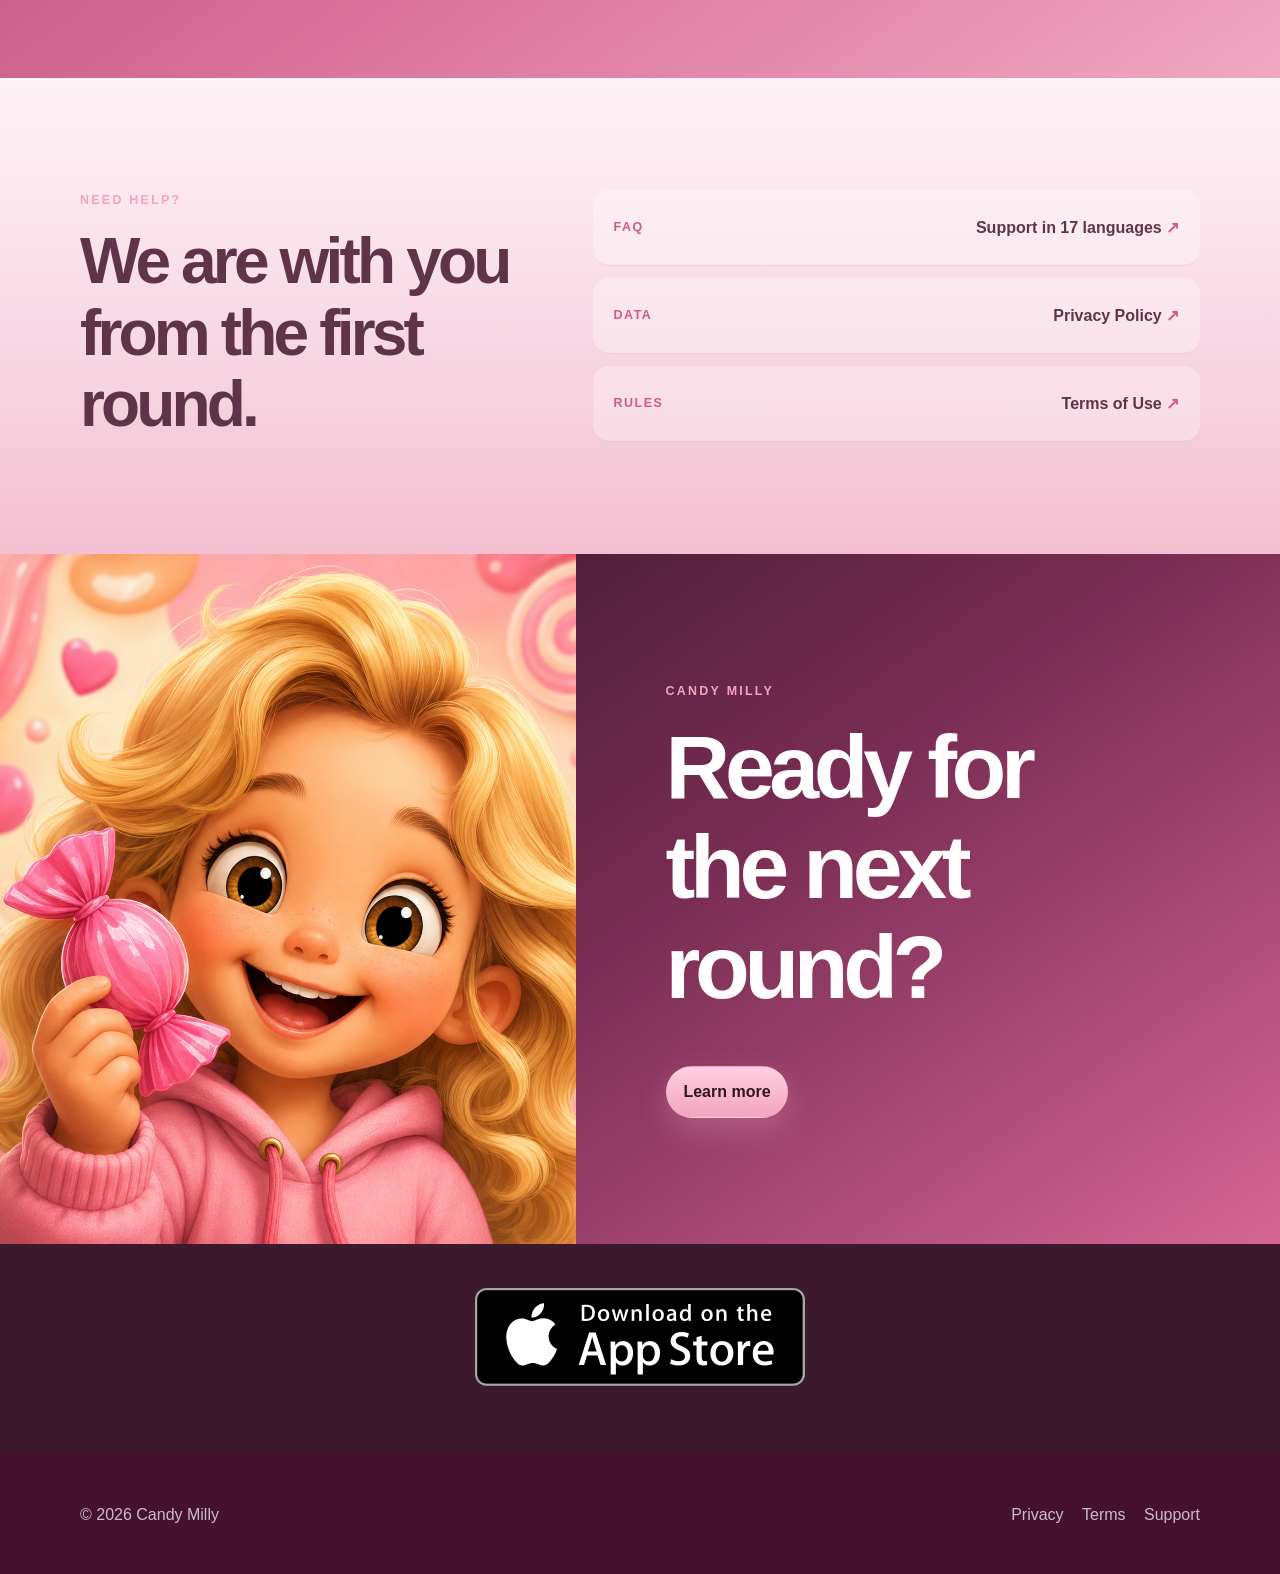
==== commit de1fcb55: "Refresh site product copy" ====
--- a/index.html
+++ b/index.html
@@ -4,9 +4,9 @@
   <meta charset="utf-8">
   <meta name="viewport" content="width=device-width, initial-scale=1">
   <meta name="theme-color" content="#071621">
-  <meta name="description" content="Кенді Міллі — аркадна гра для iPhone, де Кенді Міллі збирає цукерки на трьох доріжках.">
+  <meta name="description" content="Кенді Міллі — аркадна гра для iPhone, де Кенді Міллі збирає цукерки в солодкому спринті на трьох доріжках.">
   <meta property="og:title" content="Кенді Міллі — мобільна аркада">
-  <meta property="og:description" content="Три доріжки. Солодкі цукерки. Одна дуже спритна Кенді Міллі.">
+  <meta property="og:description" content="Три доріжки. Солодкі цукерки. Весела Кенді Міллі.">
   <meta property="og:image" content="images/candymillyLogo.png">
   <title>Кенді Міллі — мобільна аркада</title>
   <link rel="icon" type="image/png" href="images/candymillyIcon.png">
@@ -40,8 +40,8 @@
       <div class="shell game-hero-grid">
         <div class="hero-copy">
           <p class="game-kicker">Аркада для iPhone · iOS 15+</p>
-          <h1>Три доріжки.<br><em>Одна цукерка.</em></h1>
-          <p class="hero-summary">Допоможіть Кенді Міллі збирати цукерки, тримати темп і ставити нові рекорди. Просто почати. Неможливо вчасно зупинитися.</p>
+          <h1>Солодкий спринт.<br><em>Лови цукерки.</em></h1>
+          <p class="hero-summary">Допоможіть Кенді Міллі мчати солодким спринтом, збирати цукерки й тримати ритм, поки гра поступово прискорюється.</p>
           <div class="hero-actions">
             <a class="button primary" href="#game">Дивитися, як грати</a>
             <a class="button ghost" href="support.html">Підтримка</a>
